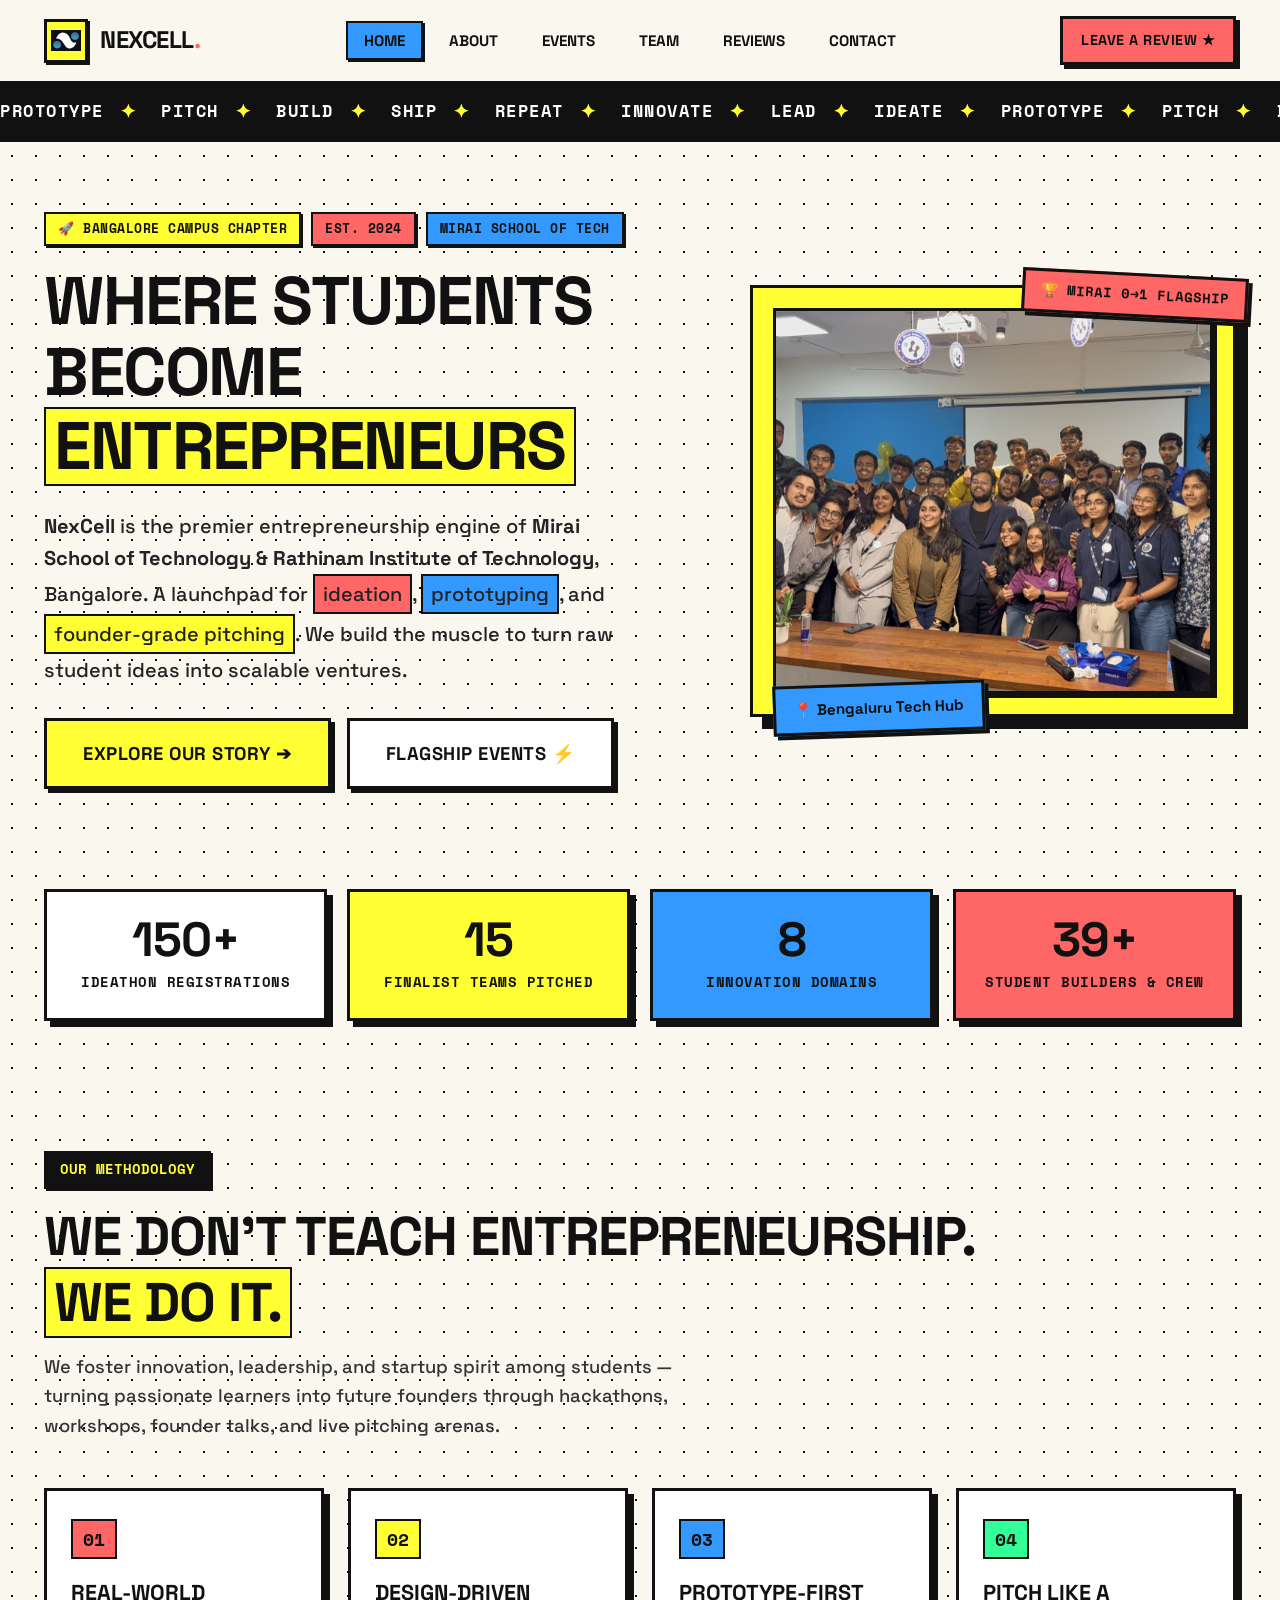
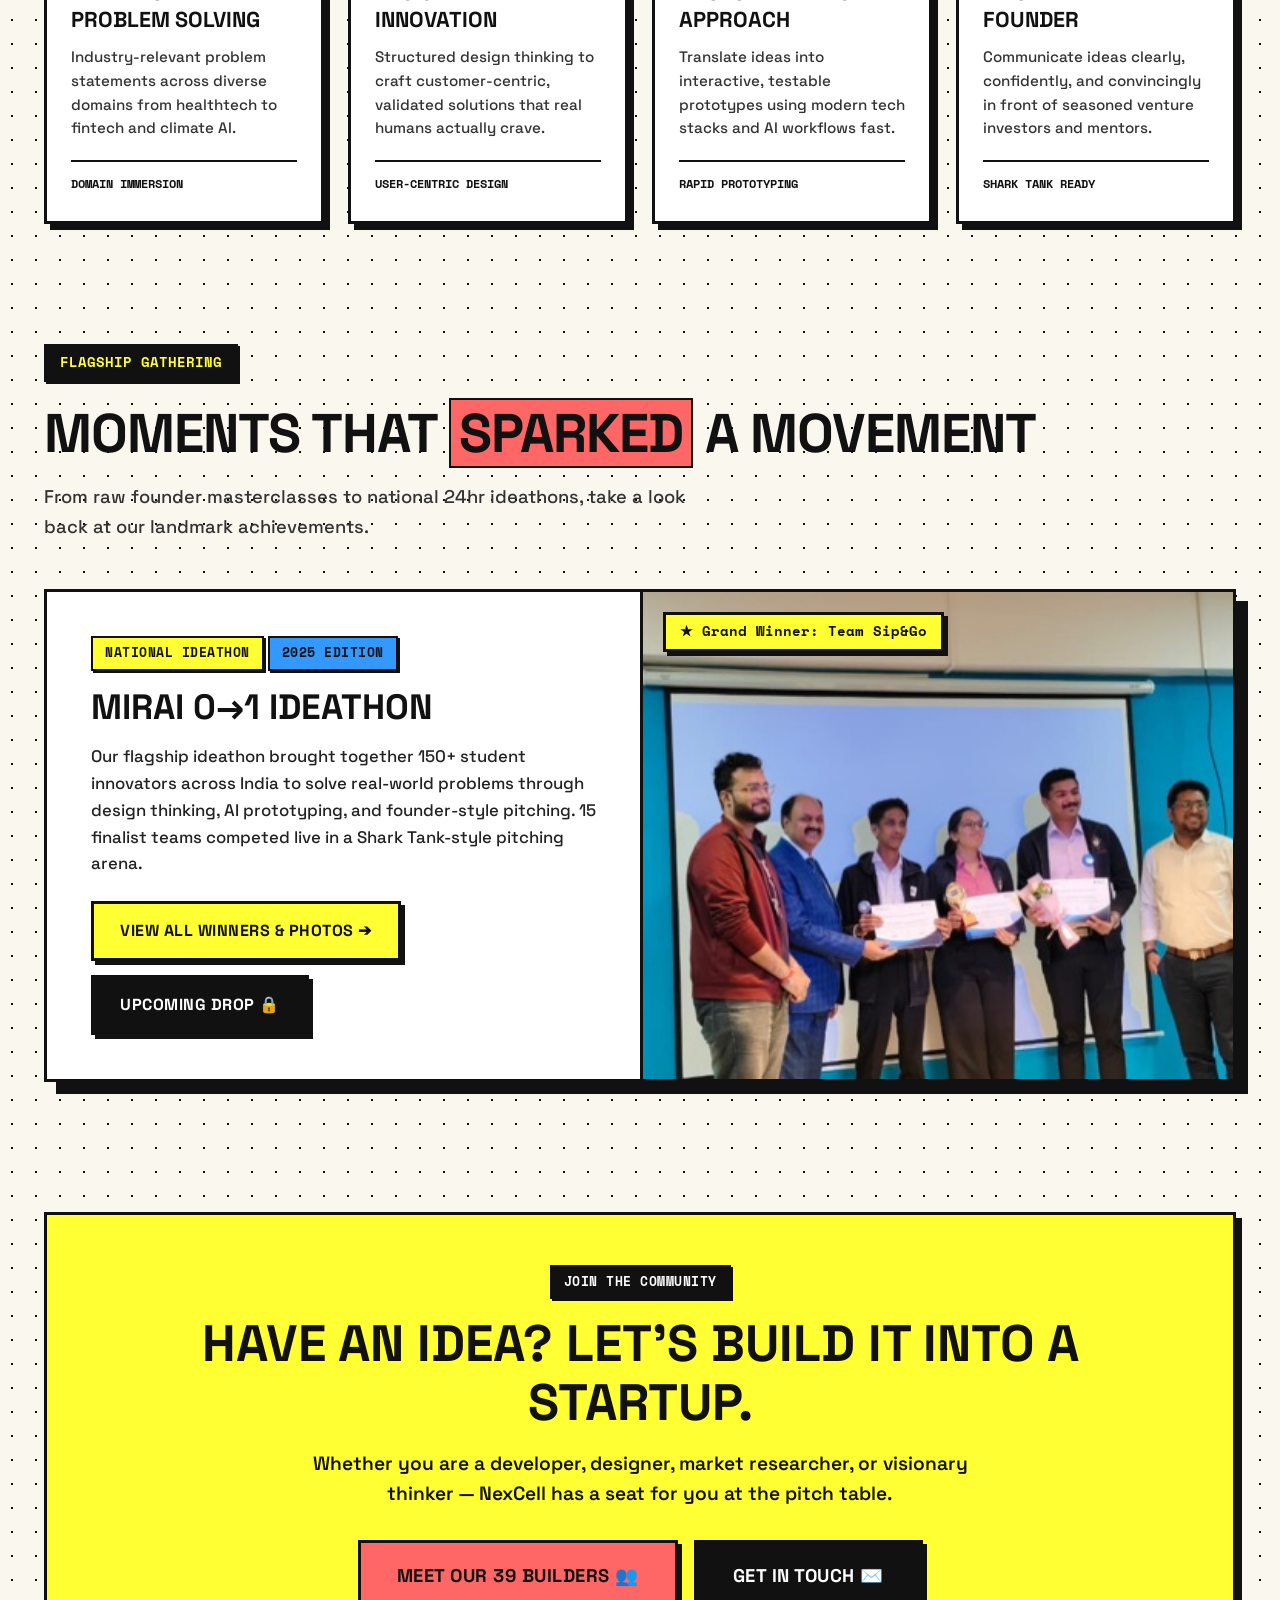
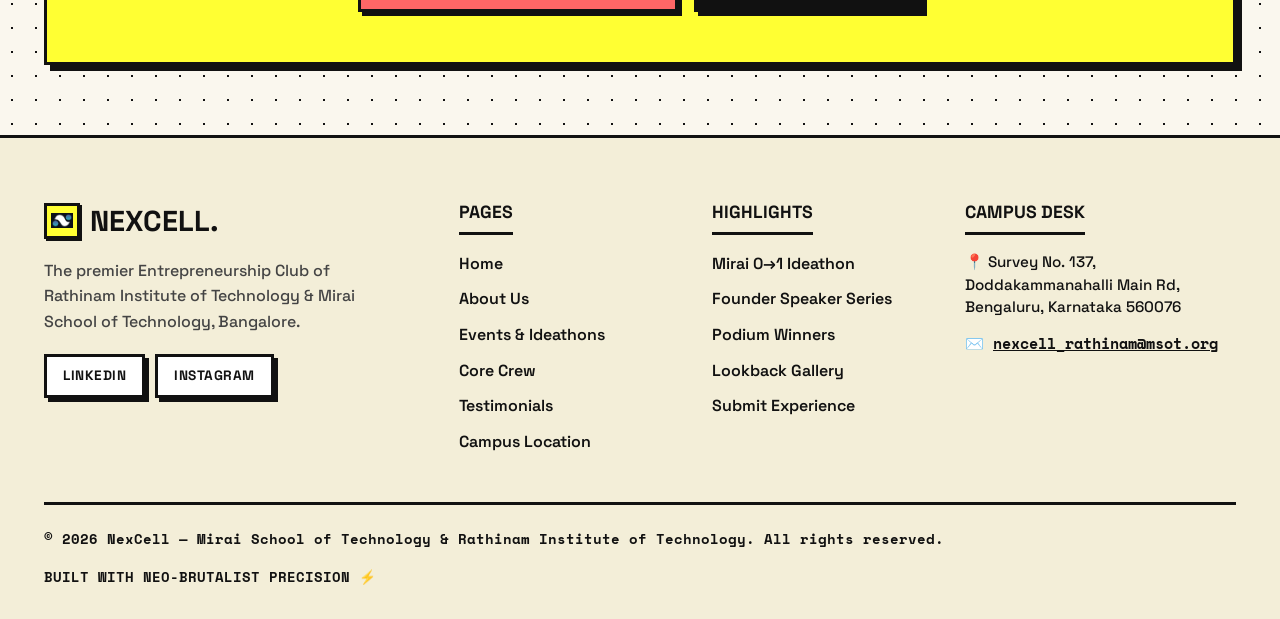
==== index.html @ 44498aa7 "feat: initial commit of NexCell neo-brutalist website" ====
<!DOCTYPE html>
<html lang="en">
<head>
  <meta charset="UTF-8">
  <meta name="viewport" content="width=device-width, initial-scale=1.0">
  <title>NexCell — Entrepreneurship Club | Rathinam Institute of Technology</title>
  <meta name="description" content="NexCell is the premier Entrepreneurship Club of Rathinam Institute of Technology, Bangalore. Fostering innovation, leadership, and startup spirit.">
  <link rel="icon" type="image/png" href="images/logo.png">
  <link rel="stylesheet" href="css/style.css">
</head>
<body>

  <!-- ==================== HEADER & NAVBAR ==================== -->
  <header class="site-header">
    <div class="container">
      <nav class="navbar" aria-label="Main Navigation">
        <a href="index.html" class="nav-brand">
          <div class="nav-logo-box">
            <img src="images/logo.png" alt="NexCell Logo" width="36" height="36">
          </div>
          <div>NEXCELL<span class="dot">.</span></div>
        </a>

        <ul class="nav-links">
          <li><a href="index.html" class="nav-link active">Home</a></li>
          <li><a href="about.html" class="nav-link">About</a></li>
          <li><a href="events.html" class="nav-link">Events</a></li>
          <li><a href="team.html" class="nav-link">Team</a></li>
          <li><a href="reviews.html" class="nav-link">Reviews</a></li>
          <li><a href="contact.html" class="nav-link">Contact</a></li>
        </ul>

        <div class="nav-actions">
          <a href="reviews.html" class="btn-brutal nav-cta-btn">Leave a Review ★</a>
          <button class="mobile-toggle" id="mobileToggle" aria-label="Toggle navigation menu" aria-expanded="false">
            <span></span>
            <span></span>
            <span></span>
          </button>
        </div>
      </nav>
    </div>

    <!-- Mobile Drawer -->
    <div class="mobile-drawer" id="mobileDrawer">
      <ul>
        <li><a href="index.html" class="nav-link active">Home</a></li>
        <li><a href="about.html" class="nav-link">About Us</a></li>
        <li><a href="events.html" class="nav-link">Events & Ideathons</a></li>
        <li><a href="team.html" class="nav-link">Builders & Team</a></li>
        <li><a href="reviews.html" class="nav-link">Student Reviews</a></li>
        <li><a href="contact.html" class="nav-link">Contact & Location</a></li>
      </ul>
    </div>
  </header>

  <!-- ==================== TICKER ==================== -->
  <div class="ticker-banner" aria-hidden="true">
    <div class="ticker-track">
      <div class="ticker-item">PROTOTYPE <span class="ticker-star">✦</span></div>
      <div class="ticker-item">PITCH <span class="ticker-star">✦</span></div>
      <div class="ticker-item">BUILD <span class="ticker-star">✦</span></div>
      <div class="ticker-item">SHIP <span class="ticker-star">✦</span></div>
      <div class="ticker-item">REPEAT <span class="ticker-star">✦</span></div>
      <div class="ticker-item">INNOVATE <span class="ticker-star">✦</span></div>
      <div class="ticker-item">LEAD <span class="ticker-star">✦</span></div>
      <div class="ticker-item">IDEATE <span class="ticker-star">✦</span></div>
      <!-- Loop -->
      <div class="ticker-item">PROTOTYPE <span class="ticker-star">✦</span></div>
      <div class="ticker-item">PITCH <span class="ticker-star">✦</span></div>
      <div class="ticker-item">BUILD <span class="ticker-star">✦</span></div>
      <div class="ticker-item">SHIP <span class="ticker-star">✦</span></div>
      <div class="ticker-item">REPEAT <span class="ticker-star">✦</span></div>
      <div class="ticker-item">INNOVATE <span class="ticker-star">✦</span></div>
      <div class="ticker-item">LEAD <span class="ticker-star">✦</span></div>
      <div class="ticker-item">IDEATE <span class="ticker-star">✦</span></div>
    </div>
  </div>

  <main>
    <!-- ==================== HERO SECTION ==================== -->
    <section class="hero-section">
      <div class="container">
        <div class="hero-grid">
          <div class="hero-text-block">
            <div class="hero-meta">
              <span class="badge-brutal badge-yellow">🚀 Bangalore Campus Chapter</span>
              <span class="badge-brutal badge-red">Est. 2024</span>
              <span class="badge-brutal badge-blue">Mirai School of Tech</span>
            </div>

            <h1 class="hero-headline">
              WHERE STUDENTS BECOME <span class="highlight-yellow">ENTREPRENEURS</span>
            </h1>

            <p class="hero-subtitle">
              <strong>NexCell</strong> is the premier entrepreneurship engine of <strong>Mirai School of Technology &amp; Rathinam Institute of Technology</strong>, Bangalore. A launchpad for <span class="highlight-red">ideation</span>, <span class="highlight-blue">prototyping</span>, and <span class="highlight-yellow">founder-grade pitching</span>. We build the muscle to turn raw student ideas into scalable ventures.
            </p>

            <div class="hero-actions">
              <a href="about.html" class="btn-brutal btn-yellow btn-lg">Explore Our Story ➔</a>
              <a href="events.html" class="btn-brutal btn-white btn-lg">Flagship Events ⚡</a>
            </div>
          </div>

          <div class="hero-visual-card">
            <span class="hero-sticker-1">🏆 MIRAI 0→1 FLAGSHIP</span>
            <div class="hero-image-frame">
              <img src="images/hero_ideathon.jpg" alt="Students collaborating during NexCell Ideathon" width="600" height="400">
            </div>
            <div class="hero-sticker-2">
              <span>📍 Bengaluru Tech Hub</span>
            </div>
          </div>
        </div>
      </div>
    </section>

    <!-- ==================== STATS STRIP ==================== -->
    <section class="stats-strip">
      <div class="container">
        <div class="stats-grid">
          <div class="stat-item">
            <div class="stat-number">150+</div>
            <div class="stat-label">Ideathon Registrations</div>
          </div>
          <div class="stat-item">
            <div class="stat-number">15</div>
            <div class="stat-label">Finalist Teams Pitched</div>
          </div>
          <div class="stat-item">
            <div class="stat-number">8</div>
            <div class="stat-label">Innovation Domains</div>
          </div>
          <div class="stat-item">
            <div class="stat-number">39+</div>
            <div class="stat-label">Student Builders &amp; Crew</div>
          </div>
        </div>
      </div>
    </section>

    <!-- ==================== 4 CORE PILLARS ==================== -->
    <section class="pillars-section">
      <div class="container">
        <div class="section-head">
          <span class="section-tag">Our Methodology</span>
          <h2 class="section-title">WE DON'T TEACH ENTREPRENEURSHIP.<br><span class="highlight-yellow">WE DO IT.</span></h2>
          <p class="section-desc">We foster innovation, leadership, and startup spirit among students — turning passionate learners into future founders through hackathons, workshops, founder talks, and live pitching arenas.</p>
        </div>

        <div class="pillars-grid">
          <!-- Pillar 1 -->
          <div class="pillar-card">
            <span class="pillar-number">01</span>
            <div>
              <h3 class="pillar-title">Real-World Problem Solving</h3>
              <p class="pillar-desc">Industry-relevant problem statements across diverse domains from healthtech to fintech and climate AI.</p>
            </div>
            <span class="pillar-badge">Domain Immersion</span>
          </div>

          <!-- Pillar 2 -->
          <div class="pillar-card">
            <span class="pillar-number">02</span>
            <div>
              <h3 class="pillar-title">Design-Driven Innovation</h3>
              <p class="pillar-desc">Structured design thinking to craft customer-centric, validated solutions that real humans actually crave.</p>
            </div>
            <span class="pillar-badge">User-Centric Design</span>
          </div>

          <!-- Pillar 3 -->
          <div class="pillar-card">
            <span class="pillar-number">03</span>
            <div>
              <h3 class="pillar-title">Prototype-First Approach</h3>
              <p class="pillar-desc">Translate ideas into interactive, testable prototypes using modern tech stacks and AI workflows fast.</p>
            </div>
            <span class="pillar-badge">Rapid Prototyping</span>
          </div>

          <!-- Pillar 4 -->
          <div class="pillar-card">
            <span class="pillar-number">04</span>
            <div>
              <h3 class="pillar-title">Pitch Like A Founder</h3>
              <p class="pillar-desc">Communicate ideas clearly, confidently, and convincingly in front of seasoned venture investors and mentors.</p>
            </div>
            <span class="pillar-badge">Shark Tank Ready</span>
          </div>
        </div>
      </div>
    </section>

    <!-- ==================== FEATURED EVENT HIGHLIGHT ==================== -->
    <section class="featured-event-section">
      <div class="container">
        <div class="section-head">
          <span class="section-tag">Flagship Gathering</span>
          <h2 class="section-title">MOMENTS THAT <span class="highlight-red">SPARKED</span> A MOVEMENT</h2>
          <p class="section-desc">From raw founder masterclasses to national 24hr ideathons, take a look back at our landmark achievements.</p>
        </div>

        <div class="featured-event-card">
          <div class="featured-event-content">
            <div style="margin-bottom: 16px;">
              <span class="badge-brutal badge-yellow">National Ideathon</span>
              <span class="badge-brutal badge-blue">2025 Edition</span>
            </div>
            <h3 style="font-size: 2.2rem; font-weight: 900; line-height: 1.15; margin-bottom: 16px; text-transform: uppercase;">
              MIRAI 0→1 IDEATHON
            </h3>
            <p style="font-size: 1.05rem; line-height: 1.6; margin-bottom: 24px; color: #222;">
              Our flagship ideathon brought together 150+ student innovators across India to solve real-world problems through design thinking, AI prototyping, and founder-style pitching. 15 finalist teams competed live in a Shark Tank-style pitching arena.
            </p>
            <div style="display: flex; gap: 14px; flex-wrap: wrap;">
              <a href="events.html" class="btn-brutal btn-yellow">View All Winners &amp; Photos ➔</a>
              <a href="events.html#upcoming" class="btn-brutal btn-black">Upcoming Drop 🔒</a>
            </div>
          </div>
          <div class="featured-event-img-wrap">
            <span class="event-banner-tag">★ Grand Winner: Team Sip&amp;Go</span>
            <img src="images/winners/sip_and_go.jpg" alt="Team Sip&Go - Grand Winners of Mirai 0 to 1" loading="lazy">
          </div>
        </div>
      </div>
    </section>

    <!-- ==================== CALL TO ACTION BANNER ==================== -->
    <section style="padding: 70px 0;">
      <div class="container">
        <div class="brutal-box" style="background: var(--color-yellow); padding: 50px 40px; text-align: center; position: relative;">
          <span class="badge-brutal badge-black" style="margin-bottom: 16px;">JOIN THE COMMUNITY</span>
          <h2 style="font-size: clamp(2rem, 4vw, 3.2rem); font-weight: 900; text-transform: uppercase; margin-bottom: 16px; line-height: 1.15;">
            HAVE AN IDEA? LET'S BUILD IT INTO A STARTUP.
          </h2>
          <p style="font-size: 1.2rem; max-width: 680px; margin: 0 auto 30px; font-weight: 600;">
            Whether you are a developer, designer, market researcher, or visionary thinker — NexCell has a seat for you at the pitch table.
          </p>
          <div style="display: flex; justify-content: center; gap: 16px; flex-wrap: wrap;">
            <a href="team.html" class="btn-brutal btn-red btn-lg">Meet Our 39 Builders 👥</a>
            <a href="contact.html" class="btn-brutal btn-black btn-lg">Get in Touch ✉️</a>
          </div>
        </div>
      </div>
    </section>
  </main>

  <!-- ==================== FOOTER ==================== -->
  <footer class="site-footer">
    <div class="container">
      <div class="footer-grid">
        <div class="footer-brand">
          <div style="display: flex; align-items: center; gap: 10px; margin-bottom: 14px;">
            <div class="nav-logo-box" style="width: 36px; height: 36px;">
              <img src="images/logo.png" alt="NexCell Logo">
            </div>
            <h3 style="margin: 0;">NEXCELL<span class="dot">.</span></h3>
          </div>
          <p>
            The premier Entrepreneurship Club of Rathinam Institute of Technology &amp; Mirai School of Technology, Bangalore.
          </p>
          <div class="footer-social-row">
            <a href="https://www.linkedin.com/company/nexcellclub/" target="_blank" rel="noopener noreferrer" class="btn-brutal btn-sm" aria-label="LinkedIn">
              LinkedIn
            </a>
            <a href="https://www.instagram.com/nexcell_mirai?igsh=MTM4enN2YnlpZTUzOA==" target="_blank" rel="noopener noreferrer" class="btn-brutal btn-sm" aria-label="Instagram">
              Instagram
            </a>
          </div>
        </div>

        <div class="footer-col">
          <h4>Pages</h4>
          <ul class="footer-links">
            <li><a href="index.html">Home</a></li>
            <li><a href="about.html">About Us</a></li>
            <li><a href="events.html">Events &amp; Ideathons</a></li>
            <li><a href="team.html">Core Crew</a></li>
            <li><a href="reviews.html">Testimonials</a></li>
            <li><a href="contact.html">Campus Location</a></li>
          </ul>
        </div>

        <div class="footer-col">
          <h4>Highlights</h4>
          <ul class="footer-links">
            <li><a href="events.html#flagship">Mirai 0→1 Ideathon</a></li>
            <li><a href="events.html#speaker">Founder Speaker Series</a></li>
            <li><a href="events.html#winners">Podium Winners</a></li>
            <li><a href="events.html#gallery">Lookback Gallery</a></li>
            <li><a href="reviews.html#submit">Submit Experience</a></li>
          </ul>
        </div>

        <div class="footer-col">
          <h4>Campus Desk</h4>
          <p style="font-size: 0.95rem; margin-bottom: 12px; line-height: 1.5;">
            📍 Survey No. 137, Doddakammanahalli Main Rd, Bengaluru, Karnataka 560076
          </p>
          <p style="font-size: 0.95rem; font-family: var(--font-mono); font-weight: 700;">
            ✉️ <a href="mailto:nexcell_rathinam@msot.org" style="text-decoration: underline;">nexcell_rathinam@msot.org</a>
          </p>
        </div>
      </div>

      <div class="footer-bottom-bar">
        <div>© 2026 NexCell — Mirai School of Technology &amp; Rathinam Institute of Technology. All rights reserved.</div>
        <div>BUILT WITH NEO-BRUTALIST PRECISION ⚡</div>
      </div>
    </div>
  </footer>

  <script src="js/main.js"></script>
</body>
</html>
---- css/style.css ----
/* ==========================================================================
   NEXCELL CLUB — NEO-BRUTALIST DESIGN SYSTEM
   Palette:
   - Cream (Main Background): #FAF7EE
   - Vibrant Coral Red: #ff6666
   - Vibrant Electric Yellow: #ffff33
   - Vibrant Electric Blue: #3399ff
   - Pure Ink Black: #111111
   - Clean White: #ffffff
   ========================================================================== */

@import url('https://fonts.googleapis.com/css2?family=Space+Grotesk:wght@400;500;600;700;800&family=Space+Mono:ital,wght@0,400;0,700;1,400&display=swap');

:root {
  --bg-cream: #FAF7EE;
  --bg-cream-alt: #F3EED8;
  --color-red: #ff6666;
  --color-yellow: #ffff33;
  --color-blue: #3399ff;
  --color-black: #111111;
  --color-white: #ffffff;
  --color-muted: #555555;
  
  --border-thick: 3px solid #111111;
  --border-mid: 2.5px solid #111111;
  --border-thin: 2px solid #111111;
  
  --shadow-xs: 2px 2px 0px #111111;
  --shadow-sm: 4px 4px 0px #111111;
  --shadow-md: 6px 6px 0px #111111;
  --shadow-lg: 9px 9px 0px #111111;
  --shadow-xl: 12px 12px 0px #111111;

  --font-display: 'Space Grotesk', -apple-system, BlinkMacSystemFont, "Segoe UI", Roboto, sans-serif;
  --font-mono: 'Space Mono', monospace;
  
  --radius-none: 0px;
  --radius-sm: 4px;
  --radius-pill: 999px;
  
  --container-max: 1240px;
  --transition-snappy: 0.15s cubic-bezier(0.4, 0, 0.2, 1);
}

/* ==========================================================================
   CSS RESET & BASE
   ========================================================================== */

*, *::before, *::after {
  box-sizing: border-box;
  margin: 0;
  padding: 0;
}

html {
  scroll-behavior: smooth;
  font-size: 16px;
  -webkit-text-size-adjust: 100%;
}

body {
  background-color: var(--bg-cream);
  background-image: 
    radial-gradient(#111111 1px, transparent 1px);
  background-size: 24px 24px;
  color: var(--color-black);
  font-family: var(--font-display);
  font-weight: 500;
  line-height: 1.6;
  min-height: 100vh;
  display: flex;
  flex-direction: column;
  overflow-x: hidden;
}

img, picture, video, canvas, svg {
  display: block;
  max-width: 100%;
}

input, button, textarea, select {
  font: inherit;
}

a {
  color: inherit;
  text-decoration: none;
}

button {
  cursor: pointer;
  border: none;
  background: none;
}

::selection {
  background: var(--color-yellow);
  color: var(--color-black);
}

/* Container */
.container {
  width: 100%;
  max-width: var(--container-max);
  margin-left: auto;
  margin-right: auto;
  padding-left: 24px;
  padding-right: 24px;
}

/* ==========================================================================
   NEO-BRUTALIST ATOMS & UTILITIES
   ========================================================================== */

.brutal-box {
  background: var(--color-white);
  border: var(--border-thick);
  box-shadow: var(--shadow-md);
  transition: transform var(--transition-snappy), box-shadow var(--transition-snappy);
}

.brutal-box:hover {
  transform: translate(-2px, -2px);
  box-shadow: var(--shadow-lg);
}

.bg-yellow { background-color: var(--color-yellow) !important; }
.bg-red    { background-color: var(--color-red) !important; }
.bg-blue   { background-color: var(--color-blue) !important; }
.bg-cream  { background-color: var(--bg-cream) !important; }
.bg-white  { background-color: var(--color-white) !important; }
.bg-black  { background-color: var(--color-black) !important; color: var(--color-white) !important; }

/* Buttons */
.btn-brutal {
  display: inline-flex;
  align-items: center;
  justify-content: center;
  gap: 10px;
  padding: 14px 26px;
  font-family: var(--font-display);
  font-weight: 700;
  font-size: 1rem;
  text-transform: uppercase;
  letter-spacing: 0.5px;
  border: var(--border-thick);
  background: var(--color-white);
  color: var(--color-black);
  box-shadow: var(--shadow-sm);
  transition: all var(--transition-snappy);
  cursor: pointer;
  text-align: center;
  user-select: none;
}

.btn-brutal:hover {
  transform: translate(-2px, -2px);
  box-shadow: var(--shadow-md);
}

.btn-brutal:active {
  transform: translate(3px, 3px);
  box-shadow: var(--shadow-xs);
}

.btn-yellow {
  background: var(--color-yellow);
  color: var(--color-black);
}
.btn-yellow:hover {
  background: #fff800;
}

.btn-red {
  background: var(--color-red);
  color: var(--color-black);
}
.btn-red:hover {
  background: #ff5252;
}

.btn-blue {
  background: var(--color-blue);
  color: var(--color-black);
}
.btn-blue:hover {
  background: #1e87f0;
}

.btn-black {
  background: var(--color-black);
  color: var(--color-white);
}
.btn-black:hover {
  background: #262626;
  color: var(--color-yellow);
}

.btn-sm {
  padding: 8px 16px;
  font-size: 0.85rem;
}

.btn-lg {
  padding: 18px 36px;
  font-size: 1.15rem;
}

/* Badges & Tags */
.badge-brutal {
  display: inline-flex;
  align-items: center;
  gap: 6px;
  padding: 5px 12px;
  font-family: var(--font-mono);
  font-weight: 700;
  font-size: 0.8rem;
  text-transform: uppercase;
  letter-spacing: 0.5px;
  border: var(--border-thin);
  box-shadow: var(--shadow-xs);
  background: var(--color-white);
  color: var(--color-black);
}

.badge-yellow { background: var(--color-yellow); }
.badge-red    { background: var(--color-red); }
.badge-blue   { background: var(--color-blue); }
.badge-black  { background: var(--color-black); color: var(--color-white); }

/* Section Header Structure */
.section-head {
  margin-bottom: 48px;
}

.section-tag {
  display: inline-block;
  font-family: var(--font-mono);
  font-size: 0.85rem;
  font-weight: 700;
  padding: 6px 14px;
  background: var(--color-black);
  color: var(--color-yellow);
  border: var(--border-thin);
  box-shadow: var(--shadow-xs);
  text-transform: uppercase;
  margin-bottom: 16px;
}

.section-title {
  font-size: clamp(2rem, 4.5vw, 3.4rem);
  font-weight: 800;
  line-height: 1.15;
  letter-spacing: -1px;
  text-transform: uppercase;
  margin-bottom: 14px;
}

.section-desc {
  font-size: 1.15rem;
  color: #333333;
  max-width: 680px;
  line-height: 1.6;
}

/* Highlight Pills */
.highlight-yellow {
  background: var(--color-yellow);
  padding: 2px 8px;
  border: var(--border-thin);
  display: inline-block;
}
.highlight-red {
  background: var(--color-red);
  padding: 2px 8px;
  border: var(--border-thin);
  display: inline-block;
}
.highlight-blue {
  background: var(--color-blue);
  padding: 2px 8px;
  border: var(--border-thin);
  display: inline-block;
}

/* ==========================================================================
   NAVIGATION BAR
   ========================================================================== */

.site-header {
  position: sticky;
  top: 0;
  z-index: 1000;
  background: var(--bg-cream);
  border-bottom: var(--border-thick);
}

.navbar {
  display: flex;
  align-items: center;
  justify-content: space-between;
  padding: 16px 0;
  position: relative;
}

.nav-brand {
  display: flex;
  align-items: center;
  gap: 12px;
  font-size: 1.5rem;
  font-weight: 800;
  letter-spacing: -0.5px;
}

.nav-logo-box {
  width: 44px;
  height: 44px;
  background: var(--color-yellow);
  border: var(--border-thick);
  box-shadow: var(--shadow-xs);
  display: flex;
  align-items: center;
  justify-content: center;
  padding: 4px;
  overflow: hidden;
}

.nav-logo-box img {
  width: 100%;
  height: 100%;
  object-fit: contain;
}

.nav-brand span.dot {
  color: var(--color-red);
}

.nav-links {
  display: flex;
  align-items: center;
  gap: 8px;
  list-style: none;
}

.nav-link {
  font-family: var(--font-display);
  font-weight: 700;
  font-size: 0.95rem;
  text-transform: uppercase;
  padding: 8px 16px;
  border: 2px solid transparent;
  transition: all var(--transition-snappy);
}

.nav-link:hover {
  background: var(--color-yellow);
  border: var(--border-thin);
  box-shadow: var(--shadow-xs);
  transform: translate(-1px, -1px);
}

.nav-link.active {
  background: var(--color-blue);
  color: var(--color-black);
  border: var(--border-thin);
  box-shadow: var(--shadow-xs);
}

.nav-actions {
  display: flex;
  align-items: center;
  gap: 12px;
}

.nav-cta-btn {
  background: var(--color-red);
  color: var(--color-black);
  font-size: 0.9rem;
  padding: 10px 18px;
}

.mobile-toggle {
  display: none;
  flex-direction: column;
  justify-content: center;
  align-items: center;
  width: 44px;
  height: 44px;
  background: var(--color-yellow);
  border: var(--border-thick);
  box-shadow: var(--shadow-xs);
  gap: 5px;
}

.mobile-toggle span {
  display: block;
  width: 22px;
  height: 3px;
  background: var(--color-black);
  transition: transform 0.2s, opacity 0.2s;
}

.mobile-toggle.is-active span:nth-child(1) {
  transform: translateY(8px) rotate(45deg);
}
.mobile-toggle.is-active span:nth-child(2) {
  opacity: 0;
}
.mobile-toggle.is-active span:nth-child(3) {
  transform: translateY(-8px) rotate(-45deg);
}

/* Mobile Nav Drawer */
.mobile-drawer {
  display: none;
  background: var(--bg-cream);
  border-top: var(--border-thick);
  padding: 24px;
}

.mobile-drawer.is-open {
  display: block;
}

.mobile-drawer ul {
  list-style: none;
  display: flex;
  flex-direction: column;
  gap: 12px;
}

.mobile-drawer .nav-link {
  display: block;
  font-size: 1.2rem;
  padding: 12px 16px;
  background: var(--color-white);
  border: var(--border-thick);
  box-shadow: var(--shadow-xs);
}

.mobile-drawer .nav-link.active {
  background: var(--color-blue);
}

/* ==========================================================================
   TICKER / MARQUEE
   ========================================================================== */

.ticker-banner {
  background: var(--color-black);
  color: var(--color-white);
  border-bottom: var(--border-thick);
  overflow: hidden;
  white-space: nowrap;
  padding: 12px 0;
  user-select: none;
}

.ticker-track {
  display: inline-flex;
  align-items: center;
  gap: 24px;
  animation: ticker-slide 28s linear infinite;
}

.ticker-item {
  font-family: var(--font-mono);
  font-weight: 700;
  font-size: 1.05rem;
  text-transform: uppercase;
  letter-spacing: 1.5px;
  display: inline-flex;
  align-items: center;
  gap: 16px;
}

.ticker-star {
  color: var(--color-yellow);
  font-size: 1.2rem;
}

@keyframes ticker-slide {
  from { transform: translateX(0); }
  to { transform: translateX(-50%); }
}

/* ==========================================================================
   HERO SECTION (HOME)
   ========================================================================== */

.hero-section {
  padding: 70px 0 60px;
  position: relative;
}

.hero-grid {
  display: grid;
  grid-template-columns: 1.15fr 0.85fr;
  gap: 48px;
  align-items: center;
}

.hero-meta {
  display: flex;
  align-items: center;
  gap: 10px;
  margin-bottom: 20px;
  flex-wrap: wrap;
}

.hero-headline {
  font-size: clamp(2.4rem, 5.5vw, 4.2rem);
  font-weight: 900;
  line-height: 1.05;
  letter-spacing: -1.5px;
  text-transform: uppercase;
  margin-bottom: 24px;
}

.hero-subtitle {
  font-size: 1.25rem;
  line-height: 1.6;
  color: #222222;
  margin-bottom: 32px;
  max-width: 580px;
}

.hero-actions {
  display: flex;
  align-items: center;
  gap: 16px;
  flex-wrap: wrap;
}

/* Hero Visual & Image Collage */
.hero-visual-card {
  position: relative;
  padding: 20px;
  background: var(--color-yellow);
  border: var(--border-thick);
  box-shadow: var(--shadow-xl);
}

.hero-image-frame {
  position: relative;
  border: var(--border-thick);
  background: var(--color-white);
  overflow: hidden;
  box-shadow: var(--shadow-sm);
}

.hero-image-frame img {
  width: 100%;
  height: 380px;
  object-fit: cover;
  transition: transform 0.3s ease;
}

.hero-visual-card:hover .hero-image-frame img {
  transform: scale(1.03);
}

.hero-sticker-1 {
  position: absolute;
  top: -15px;
  right: -15px;
  background: var(--color-red);
  color: var(--color-black);
  border: var(--border-thick);
  box-shadow: var(--shadow-sm);
  padding: 8px 16px;
  font-family: var(--font-mono);
  font-weight: 700;
  font-size: 0.85rem;
  transform: rotate(3deg);
  z-index: 2;
}

.hero-sticker-2 {
  position: absolute;
  bottom: -20px;
  left: 20px;
  background: var(--color-blue);
  color: var(--color-black);
  border: var(--border-thick);
  box-shadow: var(--shadow-sm);
  padding: 10px 18px;
  font-weight: 800;
  font-size: 0.95rem;
  display: flex;
  align-items: center;
  gap: 8px;
  transform: rotate(-2deg);
  z-index: 2;
}

/* ==========================================================================
   STATS STRIP
   ========================================================================== */

.stats-strip {
  margin: 40px 0 70px;
}

.stats-grid {
  display: grid;
  grid-template-columns: repeat(4, 1fr);
  gap: 20px;
}

.stat-item {
  background: var(--color-white);
  border: var(--border-thick);
  box-shadow: var(--shadow-md);
  padding: 24px 20px;
  text-align: center;
  position: relative;
  transition: transform var(--transition-snappy);
}

.stat-item:hover {
  transform: translateY(-4px);
}

.stat-item:nth-child(1) { background: var(--color-white); }
.stat-item:nth-child(2) { background: var(--color-yellow); }
.stat-item:nth-child(3) { background: var(--color-blue); }
.stat-item:nth-child(4) { background: var(--color-red); }

.stat-number {
  font-size: 3rem;
  font-weight: 900;
  line-height: 1;
  font-family: var(--font-display);
  letter-spacing: -1px;
  margin-bottom: 8px;
}

.stat-label {
  font-family: var(--font-mono);
  font-weight: 700;
  font-size: 0.85rem;
  text-transform: uppercase;
  letter-spacing: 0.5px;
}

/* ==========================================================================
   PILLARS & FEATURES
   ========================================================================== */

.pillars-section {
  padding: 60px 0;
}

.pillars-grid {
  display: grid;
  grid-template-columns: repeat(4, 1fr);
  gap: 24px;
}

.pillar-card {
  background: var(--color-white);
  border: var(--border-thick);
  box-shadow: var(--shadow-md);
  padding: 28px 24px;
  display: flex;
  flex-direction: column;
  justify-content: space-between;
  transition: transform var(--transition-snappy), box-shadow var(--transition-snappy);
  position: relative;
}

.pillar-card:hover {
  transform: translate(-3px, -3px);
  box-shadow: var(--shadow-lg);
}

.pillar-number {
  font-family: var(--font-mono);
  font-size: 1.1rem;
  font-weight: 700;
  display: inline-block;
  padding: 4px 10px;
  border: var(--border-thin);
  margin-bottom: 20px;
  align-self: flex-start;
}

.pillar-card:nth-child(1) .pillar-number { background: var(--color-red); }
.pillar-card:nth-child(2) .pillar-number { background: var(--color-yellow); }
.pillar-card:nth-child(3) .pillar-number { background: var(--color-blue); }
.pillar-card:nth-child(4) .pillar-number { background: #33ff99; }

.pillar-title {
  font-size: 1.35rem;
  font-weight: 800;
  line-height: 1.25;
  margin-bottom: 12px;
  text-transform: uppercase;
}

.pillar-desc {
  font-size: 0.95rem;
  color: #333333;
  line-height: 1.55;
  margin-bottom: 20px;
}

.pillar-badge {
  font-family: var(--font-mono);
  font-size: 0.75rem;
  font-weight: 700;
  text-transform: uppercase;
  color: var(--color-black);
  border-top: var(--border-thin);
  padding-top: 12px;
  margin-top: auto;
}

/* ==========================================================================
   FEATURED EVENT PREVIEW (HOME)
   ========================================================================== */

.featured-event-section {
  padding: 60px 0;
}

.featured-event-card {
  background: var(--color-white);
  border: var(--border-thick);
  box-shadow: var(--shadow-xl);
  display: grid;
  grid-template-columns: 1fr 1fr;
  overflow: hidden;
}

.featured-event-content {
  padding: 44px;
  display: flex;
  flex-direction: column;
  justify-content: center;
}

.featured-event-img-wrap {
  position: relative;
  border-left: var(--border-thick);
  background: var(--color-black);
  min-height: 380px;
}

.featured-event-img-wrap img {
  width: 100%;
  height: 100%;
  object-fit: cover;
}

.event-banner-tag {
  position: absolute;
  top: 20px;
  left: 20px;
  background: var(--color-yellow);
  border: var(--border-thick);
  box-shadow: var(--shadow-sm);
  padding: 6px 14px;
  font-family: var(--font-mono);
  font-weight: 700;
  font-size: 0.85rem;
}

/* ==========================================================================
   WINNERS PODIUM (EVENTS PAGE)
   ========================================================================== */

.winners-section {
  padding: 40px 0 60px;
}

.winners-podium {
  display: grid;
  grid-template-columns: repeat(3, 1fr);
  gap: 24px;
  align-items: stretch;
}

.winner-card {
  border: var(--border-thick);
  box-shadow: var(--shadow-lg);
  display: flex;
  flex-direction: column;
  background: var(--color-white);
  transition: transform var(--transition-snappy);
}

.winner-card:hover {
  transform: translateY(-6px);
}

.winner-card.first-place {
  order: 2;
  transform: translateY(-16px);
  border-color: #000;
}
.winner-card.first-place:hover {
  transform: translateY(-22px);
}
.winner-card.second-place {
  order: 1;
}
.winner-card.third-place {
  order: 3;
}

.winner-header {
  padding: 14px 20px;
  font-family: var(--font-mono);
  font-weight: 700;
  font-size: 0.9rem;
  text-transform: uppercase;
  border-bottom: var(--border-thick);
  display: flex;
  align-items: center;
  justify-content: space-between;
}

.winner-card.first-place .winner-header { background: var(--color-yellow); }
.winner-card.second-place .winner-header { background: #E0E0E0; }
.winner-card.third-place .winner-header { background: #E8A87C; }

.winner-img-box {
  width: 100%;
  height: 240px;
  border-bottom: var(--border-thick);
  background: #eee;
  overflow: hidden;
}

.winner-img-box img {
  width: 100%;
  height: 100%;
  object-fit: cover;
}

.winner-body {
  padding: 24px 20px;
  display: flex;
  flex-direction: column;
  flex-grow: 1;
}

.winner-team-name {
  font-size: 1.5rem;
  font-weight: 800;
  margin-bottom: 6px;
  text-transform: uppercase;
}

.winner-prize {
  font-family: var(--font-mono);
  font-size: 0.95rem;
  font-weight: 700;
  color: var(--color-black);
  margin-bottom: 12px;
}

/* ==========================================================================
   SPEAKER CARD (EVENTS PAGE)
   ========================================================================== */

.speaker-box {
  background: var(--color-white);
  border: var(--border-thick);
  box-shadow: var(--shadow-xl);
  display: grid;
  grid-template-columns: 320px 1fr;
  margin-bottom: 48px;
  overflow: hidden;
}

.speaker-poster-frame {
  border-right: var(--border-thick);
  background: var(--color-yellow);
  padding: 24px;
  display: flex;
  align-items: center;
  justify-content: center;
}

.speaker-poster-frame img {
  width: 100%;
  border: var(--border-thick);
  box-shadow: var(--shadow-sm);
}

.speaker-info-frame {
  padding: 40px;
  display: flex;
  flex-direction: column;
  justify-content: center;
}

.speaker-profile-row {
  display: flex;
  align-items: center;
  gap: 20px;
  margin: 20px 0;
  padding: 16px;
  background: var(--bg-cream);
  border: var(--border-mid);
}

.speaker-avatar {
  width: 72px;
  height: 72px;
  border: var(--border-thick);
  box-shadow: var(--shadow-xs);
  overflow: hidden;
  flex-shrink: 0;
}

.speaker-avatar img {
  width: 100%;
  height: 100%;
  object-fit: cover;
}

.speaker-badges-list {
  display: flex;
  gap: 8px;
  flex-wrap: wrap;
  margin-top: 8px;
}

/* ==========================================================================
   UPCOMING TEASER CARD
   ========================================================================== */

.mystery-card {
  background: var(--color-yellow);
  border: var(--border-thick);
  box-shadow: var(--shadow-xl);
  padding: 48px;
  position: relative;
  overflow: hidden;
  display: grid;
  grid-template-columns: 1.2fr 0.8fr;
  gap: 40px;
  align-items: center;
  margin-bottom: 60px;
}

.mystery-card::before {
  content: 'CLASSIFIED';
  position: absolute;
  right: -30px;
  bottom: -40px;
  font-size: 7rem;
  font-weight: 900;
  opacity: 0.08;
  font-family: var(--font-display);
  pointer-events: none;
}

.mystery-perks {
  display: flex;
  flex-direction: column;
  gap: 12px;
  margin: 24px 0;
}

.mystery-perk-item {
  display: flex;
  align-items: center;
  gap: 12px;
  background: var(--color-white);
  border: var(--border-mid);
  box-shadow: var(--shadow-xs);
  padding: 12px 18px;
  font-weight: 700;
}

.mystery-visual-box {
  background: var(--color-black);
  color: var(--color-white);
  border: var(--border-thick);
  box-shadow: var(--shadow-lg);
  padding: 36px 24px;
  text-align: center;
  display: flex;
  flex-direction: column;
  align-items: center;
  justify-content: center;
  gap: 16px;
}

.mystery-radar {
  width: 90px;
  height: 90px;
  background: var(--color-yellow);
  border: var(--border-thick);
  border-radius: 50%;
  display: flex;
  align-items: center;
  justify-content: center;
  animation: radar-pulse 2s infinite ease-out;
}

@keyframes radar-pulse {
  0% { box-shadow: 0 0 0 0 rgba(255, 255, 51, 0.7); }
  70% { box-shadow: 0 0 0 24px rgba(255, 255, 51, 0); }
  100% { box-shadow: 0 0 0 0 rgba(255, 255, 51, 0); }
}

/* ==========================================================================
   LOOKBACK GALLERY (EVENTS PAGE)
   ========================================================================== */

.gallery-grid {
  display: grid;
  grid-template-columns: repeat(auto-fill, minmax(260px, 1fr));
  gap: 20px;
}

.gallery-item {
  border: var(--border-thick);
  box-shadow: var(--shadow-sm);
  background: var(--color-white);
  overflow: hidden;
  height: 220px;
  position: relative;
  cursor: pointer;
  transition: transform var(--transition-snappy), box-shadow var(--transition-snappy);
}

.gallery-item:hover {
  transform: translate(-3px, -3px);
  box-shadow: var(--shadow-md);
}

.gallery-item img {
  width: 100%;
  height: 100%;
  object-fit: cover;
  transition: transform 0.3s ease;
}

.gallery-item:hover img {
  transform: scale(1.05);
}

/* ==========================================================================
   TEAM SECTION (TEAM PAGE)
   ========================================================================== */

.team-controls {
  display: flex;
  align-items: center;
  justify-content: space-between;
  gap: 16px;
  margin-bottom: 36px;
  flex-wrap: wrap;
}

.team-filters {
  display: flex;
  gap: 8px;
  flex-wrap: wrap;
}

.filter-btn {
  font-family: var(--font-display);
  font-weight: 700;
  font-size: 0.9rem;
  padding: 8px 16px;
  border: var(--border-mid);
  background: var(--color-white);
  box-shadow: var(--shadow-xs);
  transition: all var(--transition-snappy);
}

.filter-btn:hover {
  background: var(--color-yellow);
}

.filter-btn.active {
  background: var(--color-black);
  color: var(--color-white);
}

.team-search-box {
  display: flex;
  align-items: center;
  border: var(--border-thick);
  box-shadow: var(--shadow-xs);
  background: var(--color-white);
  padding: 6px 14px;
  width: 100%;
  max-width: 320px;
}

.team-search-box input {
  border: none;
  outline: none;
  background: transparent;
  width: 100%;
  font-weight: 600;
}

.team-grid {
  display: grid;
  grid-template-columns: repeat(auto-fill, minmax(260px, 1fr));
  gap: 24px;
}

.team-card {
  background: var(--color-white);
  border: var(--border-thick);
  box-shadow: var(--shadow-md);
  display: flex;
  flex-direction: column;
  position: relative;
  transition: transform var(--transition-snappy), box-shadow var(--transition-snappy);
}

.team-card:hover {
  transform: translate(-3px, -3px);
  box-shadow: var(--shadow-lg);
}

.team-card-badge {
  position: absolute;
  top: 12px;
  left: 12px;
  z-index: 2;
  font-family: var(--font-mono);
  font-size: 0.75rem;
  font-weight: 700;
  padding: 4px 10px;
  border: var(--border-thin);
  box-shadow: var(--shadow-xs);
  background: var(--color-yellow);
  color: var(--color-black);
  text-transform: uppercase;
}

.team-card.leadership .team-card-badge {
  background: var(--color-red);
  color: var(--color-black);
}

.team-photo-wrap {
  width: 100%;
  height: 290px;
  border-bottom: var(--border-thick);
  background: #f0ede1;
  overflow: hidden;
  position: relative;
}

.team-photo-wrap img {
  width: 100%;
  height: 100%;
  object-fit: cover;
  transition: transform 0.3s ease;
}

.team-card:hover .team-photo-wrap img {
  transform: scale(1.04);
}

.team-info {
  padding: 18px;
  display: flex;
  flex-direction: column;
  flex-grow: 1;
  justify-content: space-between;
}

.team-name {
  font-size: 1.25rem;
  font-weight: 800;
  text-transform: uppercase;
  margin-bottom: 4px;
}

.team-role {
  font-family: var(--font-mono);
  font-size: 0.85rem;
  color: var(--color-muted);
  font-weight: 700;
  margin-bottom: 14px;
}

.team-social-links {
  display: flex;
  align-items: center;
  gap: 8px;
  border-top: var(--border-thin);
  padding-top: 12px;
}

.social-icon-btn {
  width: 32px;
  height: 32px;
  border: var(--border-thin);
  background: var(--bg-cream);
  display: flex;
  align-items: center;
  justify-content: center;
  font-family: var(--font-mono);
  font-size: 0.85rem;
  font-weight: 700;
  box-shadow: var(--shadow-xs);
  transition: all var(--transition-snappy);
}

.social-icon-btn:hover {
  background: var(--color-blue);
  transform: translate(-1px, -1px);
}

/* ==========================================================================
   REVIEWS & TESTIMONIALS (REVIEWS PAGE)
   ========================================================================== */

.reviews-layout {
  display: grid;
  grid-template-columns: 1.15fr 0.85fr;
  gap: 36px;
  align-items: start;
}

.reviews-list {
  display: flex;
  flex-direction: column;
  gap: 24px;
}

.review-card {
  background: var(--color-white);
  border: var(--border-thick);
  box-shadow: var(--shadow-md);
  padding: 30px;
  position: relative;
  transition: transform var(--transition-snappy);
}

.review-card:hover {
  transform: translateX(4px);
}

.review-stars {
  color: #000;
  font-size: 1.2rem;
  letter-spacing: 2px;
  margin-bottom: 14px;
}

.review-quote {
  font-size: 1.1rem;
  font-weight: 600;
  line-height: 1.6;
  margin-bottom: 20px;
  color: #1a1a1a;
  position: relative;
}

.review-author-box {
  display: flex;
  align-items: center;
  justify-content: space-between;
  border-top: var(--border-thin);
  padding-top: 14px;
}

.review-author-name {
  font-weight: 800;
  font-size: 1.05rem;
  text-transform: uppercase;
}

.review-author-role {
  font-family: var(--font-mono);
  font-size: 0.85rem;
  color: var(--color-muted);
}

/* Review Interactive Form */
.review-form-card {
  background: var(--color-yellow);
  border: var(--border-thick);
  box-shadow: var(--shadow-xl);
  padding: 32px;
  position: sticky;
  top: 100px;
}

.review-form-card h3 {
  font-size: 1.5rem;
  font-weight: 900;
  text-transform: uppercase;
  margin-bottom: 8px;
}

.form-group {
  margin-bottom: 18px;
}

.form-label {
  display: block;
  font-family: var(--font-mono);
  font-weight: 700;
  font-size: 0.85rem;
  text-transform: uppercase;
  margin-bottom: 6px;
}

.form-input, .form-textarea, .form-select {
  width: 100%;
  padding: 12px 14px;
  border: var(--border-thick);
  box-shadow: var(--shadow-xs);
  background: var(--color-white);
  font-family: var(--font-display);
  font-weight: 600;
  font-size: 0.95rem;
  outline: none;
}

.form-input:focus, .form-textarea:focus {
  background: #ffffff;
  box-shadow: var(--shadow-sm);
}

.form-textarea {
  min-height: 110px;
  resize: vertical;
}

.star-rating-select {
  display: flex;
  gap: 8px;
}

.star-btn {
  font-size: 1.5rem;
  color: #111;
  background: none;
  cursor: pointer;
  transition: transform 0.15s;
}

.star-btn:hover {
  transform: scale(1.2);
}

.star-btn.selected {
  color: #000;
  text-shadow: 0 0 2px #fff;
}

/* Live Preview Card */
.preview-badge {
  display: inline-block;
  font-family: var(--font-mono);
  font-size: 0.75rem;
  font-weight: 700;
  background: var(--color-black);
  color: var(--color-yellow);
  padding: 3px 8px;
  margin-top: 16px;
}

/* ==========================================================================
   FAQ SECTION
   ========================================================================== */

.faq-section {
  padding: 60px 0;
}

.faq-list {
  display: flex;
  flex-direction: column;
  gap: 16px;
  max-width: 860px;
  margin: 0 auto;
}

.faq-item {
  border: var(--border-thick);
  box-shadow: var(--shadow-md);
  background: var(--color-white);
  overflow: hidden;
  transition: box-shadow var(--transition-snappy);
}

.faq-item:hover {
  box-shadow: var(--shadow-lg);
}

.faq-question {
  padding: 20px 24px;
  display: flex;
  align-items: center;
  justify-content: space-between;
  width: 100%;
  font-size: 1.15rem;
  font-weight: 800;
  text-transform: uppercase;
  background: var(--color-white);
  border: none;
  cursor: pointer;
  text-align: left;
}

.faq-item.is-open .faq-question {
  background: var(--color-yellow);
  border-bottom: var(--border-mid);
}

.faq-icon {
  font-size: 1.5rem;
  font-weight: 900;
  transition: transform 0.2s ease;
}

.faq-item.is-open .faq-icon {
  transform: rotate(45deg);
}

.faq-answer {
  padding: 24px;
  display: none;
  font-size: 1.05rem;
  line-height: 1.6;
  background: var(--bg-cream);
}

.faq-item.is-open .faq-answer {
  display: block;
}

/* ==========================================================================
   CONTACT & LOCATION (CONTACT PAGE)
   ========================================================================== */

.contact-layout {
  display: grid;
  grid-template-columns: 1fr 1fr;
  gap: 40px;
  margin-bottom: 60px;
}

.contact-info-card {
  background: var(--color-white);
  border: var(--border-thick);
  box-shadow: var(--shadow-xl);
  padding: 40px;
}

.contact-channel {
  display: flex;
  align-items: flex-start;
  gap: 16px;
  margin-bottom: 24px;
}

.channel-icon-box {
  width: 48px;
  height: 48px;
  border: var(--border-thick);
  box-shadow: var(--shadow-xs);
  display: flex;
  align-items: center;
  justify-content: center;
  font-size: 1.25rem;
  flex-shrink: 0;
}

.contact-form-card {
  background: var(--color-blue);
  border: var(--border-thick);
  box-shadow: var(--shadow-xl);
  padding: 40px;
}

.map-container {
  border: var(--border-thick);
  box-shadow: var(--shadow-xl);
  background: var(--color-white);
  overflow: hidden;
  position: relative;
}

.map-header-bar {
  background: var(--color-black);
  color: var(--color-white);
  padding: 12px 20px;
  display: flex;
  align-items: center;
  justify-content: space-between;
  font-family: var(--font-mono);
  font-size: 0.85rem;
  font-weight: 700;
}

.map-frame {
  width: 100%;
  height: 450px;
  border: none;
}

/* ==========================================================================
   FOOTER
   ========================================================================== */

.site-footer {
  margin-top: auto;
  background: var(--bg-cream-alt);
  border-top: var(--border-thick);
  padding: 60px 0 30px;
}

.footer-grid {
  display: grid;
  grid-template-columns: 1.4fr 0.8fr 0.8fr 1fr;
  gap: 36px;
  margin-bottom: 48px;
}

.footer-brand h3 {
  font-size: 1.8rem;
  font-weight: 900;
  text-transform: uppercase;
  margin-bottom: 12px;
}

.footer-brand p {
  color: #444;
  margin-bottom: 20px;
  max-width: 320px;
}

.footer-col h4 {
  font-size: 1.1rem;
  font-weight: 800;
  text-transform: uppercase;
  margin-bottom: 16px;
  border-bottom: var(--border-thick);
  padding-bottom: 6px;
  display: inline-block;
}

.footer-links {
  list-style: none;
  display: flex;
  flex-direction: column;
  gap: 10px;
}

.footer-links a {
  font-weight: 600;
  transition: all var(--transition-snappy);
  display: inline-block;
}

.footer-links a:hover {
  transform: translateX(4px);
  color: var(--color-red);
}

.footer-social-row {
  display: flex;
  gap: 10px;
  margin-top: 14px;
}

.footer-bottom-bar {
  border-top: var(--border-thick);
  padding-top: 24px;
  display: flex;
  align-items: center;
  justify-content: space-between;
  flex-wrap: wrap;
  gap: 16px;
  font-family: var(--font-mono);
  font-size: 0.85rem;
  font-weight: 700;
}

/* ==========================================================================
   LIGHTBOX MODAL
   ========================================================================== */

.lightbox-modal {
  display: none;
  position: fixed;
  inset: 0;
  background: rgba(0, 0, 0, 0.85);
  z-index: 9999;
  align-items: center;
  justify-content: center;
  padding: 24px;
}

.lightbox-modal.is-open {
  display: flex;
}

.lightbox-inner {
  position: relative;
  background: var(--bg-cream);
  border: var(--border-thick);
  box-shadow: var(--shadow-xl);
  max-width: 900px;
  max-height: 85vh;
  overflow: hidden;
  padding: 16px;
}

.lightbox-img {
  max-width: 100%;
  max-height: 70vh;
  object-fit: contain;
  border: var(--border-thick);
}

.lightbox-close {
  position: absolute;
  top: 8px;
  right: 8px;
  width: 36px;
  height: 36px;
  background: var(--color-red);
  color: var(--color-black);
  border: var(--border-thick);
  font-weight: 900;
  font-size: 1.2rem;
  display: flex;
  align-items: center;
  justify-content: center;
  cursor: pointer;
}

/* ==========================================================================
   RESPONSIVE MEDIA QUERIES
   ========================================================================== */

@media (max-width: 1024px) {
  .hero-grid {
    grid-template-columns: 1fr;
    gap: 40px;
  }
  
  .stats-grid {
    grid-template-columns: repeat(2, 1fr);
  }
  
  .pillars-grid {
    grid-template-columns: repeat(2, 1fr);
  }
  
  .featured-event-card {
    grid-template-columns: 1fr;
  }
  
  .featured-event-img-wrap {
    border-left: none;
    border-top: var(--border-thick);
    height: 300px;
  }

  .speaker-box {
    grid-template-columns: 1fr;
  }

  .speaker-poster-frame {
    border-right: none;
    border-bottom: var(--border-thick);
  }

  .mystery-card {
    grid-template-columns: 1fr;
  }

  .winners-podium {
    grid-template-columns: 1fr;
  }

  .winner-card.first-place {
    order: 1;
    transform: none;
  }
  .winner-card.first-place:hover {
    transform: translateY(-4px);
  }
  .winner-card.second-place { order: 2; }
  .winner-card.third-place { order: 3; }

  .reviews-layout,
  .contact-layout {
    grid-template-columns: 1fr;
  }
  
  .footer-grid {
    grid-template-columns: 1fr 1fr;
  }
}

@media (max-width: 768px) {
  .nav-links,
  .nav-cta-btn {
    display: none;
  }
  
  .mobile-toggle {
    display: flex;
  }
  
  .stats-grid {
    grid-template-columns: 1fr;
  }
  
  .pillars-grid {
    grid-template-columns: 1fr;
  }
  
  .team-controls {
    flex-direction: column;
    align-items: stretch;
  }
  
  .team-search-box {
    max-width: 100%;
  }
  
  .footer-grid {
    grid-template-columns: 1fr;
  }
}
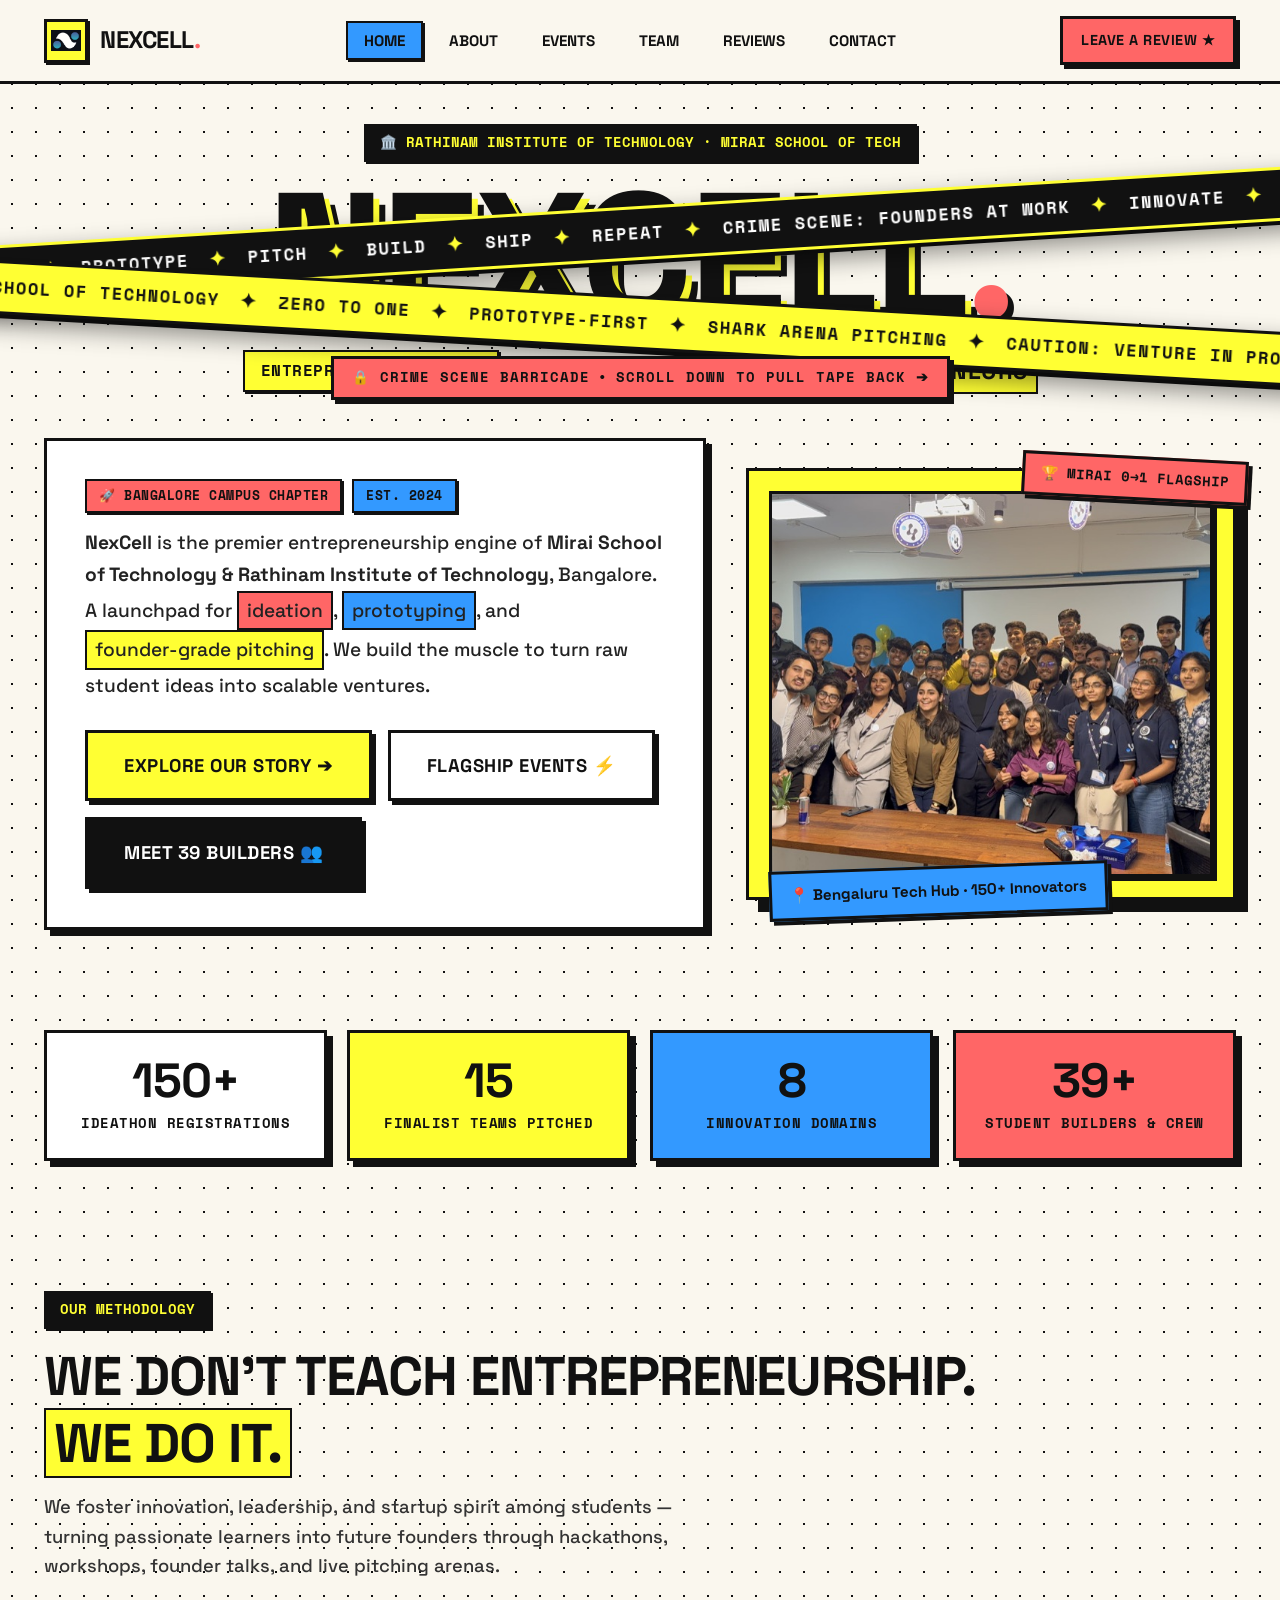
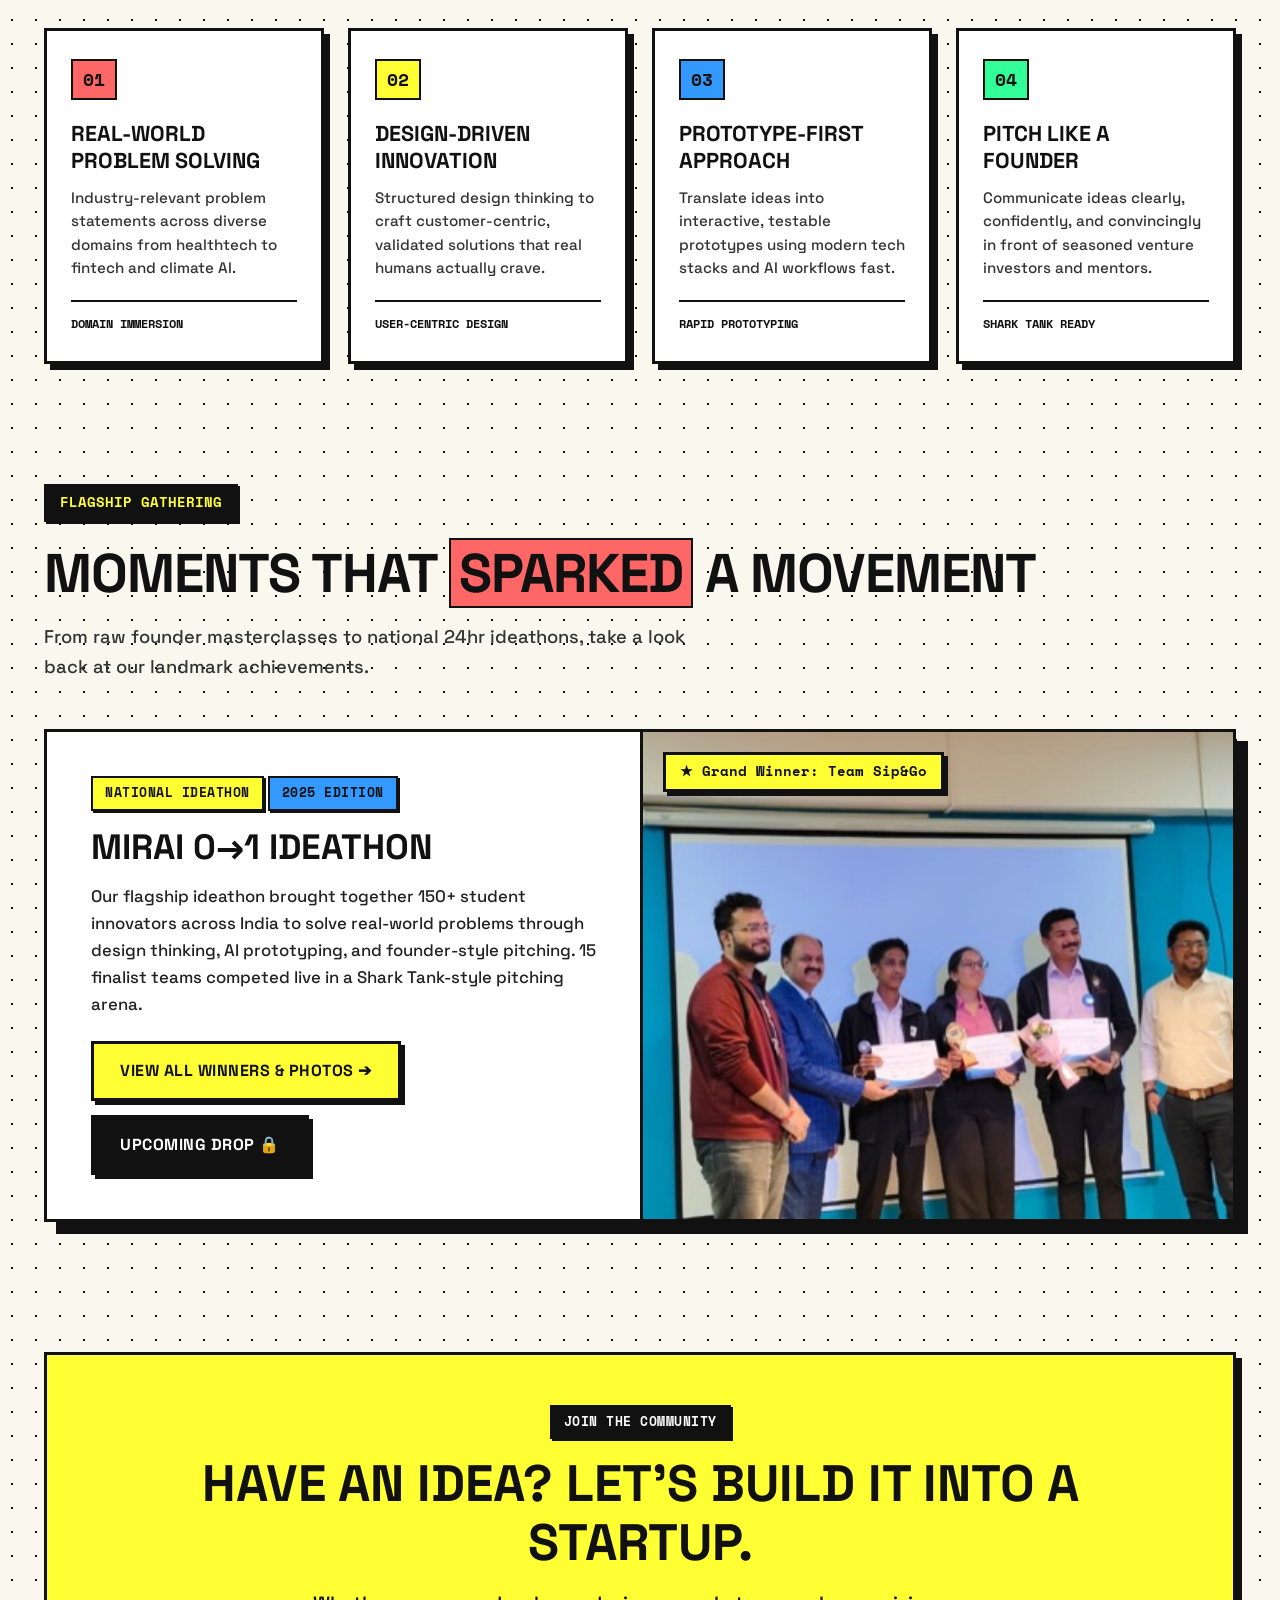
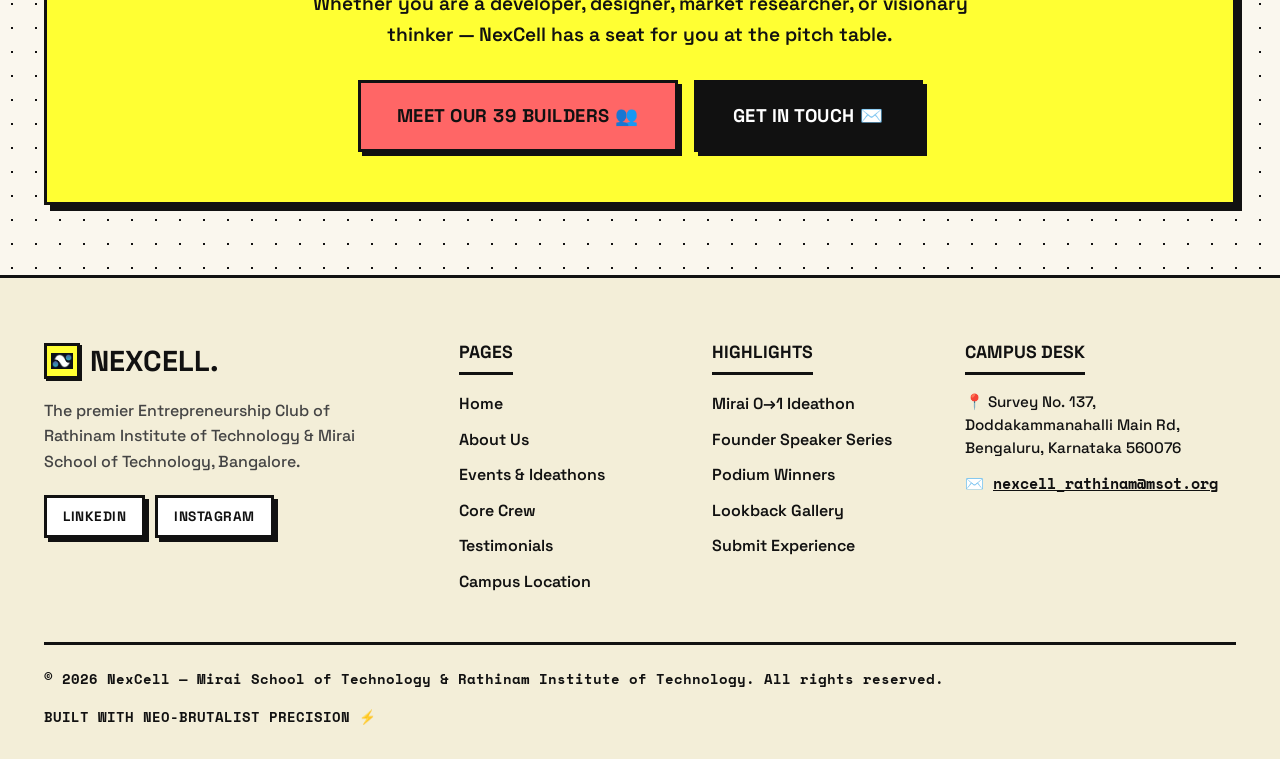
==== commit 42b6cd10: "feat: add monumental hero with club name and scrollable crime scene tape" ====
--- a/index.html
+++ b/index.html
@@ -54,52 +54,95 @@
     </div>
   </header>
 
-  <!-- ==================== TICKER ==================== -->
-  <div class="ticker-banner" aria-hidden="true">
-    <div class="ticker-track">
-      <div class="ticker-item">PROTOTYPE <span class="ticker-star">✦</span></div>
-      <div class="ticker-item">PITCH <span class="ticker-star">✦</span></div>
-      <div class="ticker-item">BUILD <span class="ticker-star">✦</span></div>
-      <div class="ticker-item">SHIP <span class="ticker-star">✦</span></div>
-      <div class="ticker-item">REPEAT <span class="ticker-star">✦</span></div>
-      <div class="ticker-item">INNOVATE <span class="ticker-star">✦</span></div>
-      <div class="ticker-item">LEAD <span class="ticker-star">✦</span></div>
-      <div class="ticker-item">IDEATE <span class="ticker-star">✦</span></div>
-      <!-- Loop -->
-      <div class="ticker-item">PROTOTYPE <span class="ticker-star">✦</span></div>
-      <div class="ticker-item">PITCH <span class="ticker-star">✦</span></div>
-      <div class="ticker-item">BUILD <span class="ticker-star">✦</span></div>
-      <div class="ticker-item">SHIP <span class="ticker-star">✦</span></div>
-      <div class="ticker-item">REPEAT <span class="ticker-star">✦</span></div>
-      <div class="ticker-item">INNOVATE <span class="ticker-star">✦</span></div>
-      <div class="ticker-item">LEAD <span class="ticker-star">✦</span></div>
-      <div class="ticker-item">IDEATE <span class="ticker-star">✦</span></div>
-    </div>
-  </div>
-
   <main>
-    <!-- ==================== HERO SECTION ==================== -->
-    <section class="hero-section">
-      <div class="container">
-        <div class="hero-grid">
-          <div class="hero-text-block">
-            <div class="hero-meta">
-              <span class="badge-brutal badge-yellow">🚀 Bangalore Campus Chapter</span>
-              <span class="badge-brutal badge-red">Est. 2024</span>
-              <span class="badge-brutal badge-blue">Mirai School of Tech</span>
-            </div>
-
-            <h1 class="hero-headline">
-              WHERE STUDENTS BECOME <span class="highlight-yellow">ENTREPRENEURS</span>
-            </h1>
-
-            <p class="hero-subtitle">
+    <!-- ==================== HERO SECTION (MONUMENTAL WITH CRIME SCENE TAPE) ==================== -->
+    <section class="hero-section monumental-hero" id="hero">
+      <!-- Crime Scene Tapes Barricading the Club Hero Title -->
+      <div class="crime-tape-container" id="crimeTapeContainer" aria-hidden="true">
+        <div class="crime-tape tape-1" id="crimeTape1">
+          <div class="tape-text-content">
+            <span>⚡ DO NOT CROSS: CAMPUS DISRUPTION</span>
+            <span class="tape-star">✦</span>
+            <span>PROTOTYPE</span>
+            <span class="tape-star">✦</span>
+            <span>PITCH</span>
+            <span class="tape-star">✦</span>
+            <span>BUILD</span>
+            <span class="tape-star">✦</span>
+            <span>SHIP</span>
+            <span class="tape-star">✦</span>
+            <span>REPEAT</span>
+            <span class="tape-star">✦</span>
+            <span>CRIME SCENE: FOUNDERS AT WORK</span>
+            <span class="tape-star">✦</span>
+            <span>INNOVATE</span>
+            <span class="tape-star">✦</span>
+            <span>LEAD</span>
+            <span class="tape-star">✦</span>
+            <span>IDEATE</span>
+            <span class="tape-star">✦</span>
+            <span>DO NOT CROSS</span>
+          </div>
+        </div>
+
+        <div class="crime-tape tape-2" id="crimeTape2">
+          <div class="tape-text-content">
+            <span>⚠ CAUTION: HIGH STARTUP VELOCITY</span>
+            <span class="tape-star">✦</span>
+            <span>MIRAI SCHOOL OF TECHNOLOGY</span>
+            <span class="tape-star">✦</span>
+            <span>ZERO TO ONE</span>
+            <span class="tape-star">✦</span>
+            <span>PROTOTYPE-FIRST</span>
+            <span class="tape-star">✦</span>
+            <span>SHARK ARENA PITCHING</span>
+            <span class="tape-star">✦</span>
+            <span>CAUTION: VENTURE IN PROGRESS</span>
+            <span class="tape-star">✦</span>
+            <span>RATHINAM BENGALURU</span>
+            <span class="tape-star">✦</span>
+            <span>NEXCELL CLUB</span>
+          </div>
+        </div>
+
+        <div class="crime-tape-notice" id="crimeTapeNotice">
+          <span>🔒 CRIME SCENE BARRICADE</span>
+          <span>•</span>
+          <span>SCROLL DOWN TO PULL TAPE BACK ➔</span>
+        </div>
+      </div>
+
+      <div class="container" style="position: relative; z-index: 10;">
+        <!-- MAIN ATTRACTION: MONUMENTAL CLUB NAME -->
+        <div class="hero-monumental-header">
+          <div class="hero-college-badge">
+            <span>🏛️ RATHINAM INSTITUTE OF TECHNOLOGY · MIRAI SCHOOL OF TECH</span>
+          </div>
+          <h1 class="hero-giant-club-name">
+            NEXCELL<span class="dot">.</span>
+          </h1>
+          <div class="hero-tagline-bar">
+            <span class="badge-brutal badge-yellow" style="font-size: 1rem; padding: 6px 16px;">ENTREPRENEURSHIP CLUB</span>
+            <span class="hero-tagline-pill">WHERE STUDENTS BECOME <span class="highlight-yellow">ENTREPRENEURS</span></span>
+          </div>
+        </div>
+
+        <!-- LOWER HERO GRID -->
+        <div class="hero-lower-grid">
+          <div class="hero-info-card brutal-box">
+            <div class="hero-meta" style="margin-bottom: 14px;">
+              <span class="badge-brutal badge-red">🚀 Bangalore Campus Chapter</span>
+              <span class="badge-brutal badge-blue">Est. 2024</span>
+            </div>
+
+            <p>
               <strong>NexCell</strong> is the premier entrepreneurship engine of <strong>Mirai School of Technology &amp; Rathinam Institute of Technology</strong>, Bangalore. A launchpad for <span class="highlight-red">ideation</span>, <span class="highlight-blue">prototyping</span>, and <span class="highlight-yellow">founder-grade pitching</span>. We build the muscle to turn raw student ideas into scalable ventures.
             </p>
 
             <div class="hero-actions">
               <a href="about.html" class="btn-brutal btn-yellow btn-lg">Explore Our Story ➔</a>
               <a href="events.html" class="btn-brutal btn-white btn-lg">Flagship Events ⚡</a>
+              <a href="team.html" class="btn-brutal btn-black btn-lg">Meet 39 Builders 👥</a>
             </div>
           </div>
 
@@ -109,7 +152,7 @@
               <img src="images/hero_ideathon.jpg" alt="Students collaborating during NexCell Ideathon" width="600" height="400">
             </div>
             <div class="hero-sticker-2">
-              <span>📍 Bengaluru Tech Hub</span>
+              <span>📍 Bengaluru Tech Hub · 150+ Innovators</span>
             </div>
           </div>
         </div>
@@ -315,3 +358,4 @@
   <script src="js/main.js"></script>
 </body>
 </html>
+
--- a/css/style.css
+++ b/css/style.css
@@ -485,12 +485,200 @@
 }
 
 /* ==========================================================================
-   HERO SECTION (HOME)
+   HERO SECTION (HOME) & CRIME SCENE TAPE
    ========================================================================== */
 
 .hero-section {
-  padding: 70px 0 60px;
+  padding: 60px 0 60px;
   position: relative;
+}
+
+.hero-section.monumental-hero {
+  padding: 40px 0 60px;
+  position: relative;
+  overflow: hidden;
+}
+
+/* Crime Scene Tape Container */
+.crime-tape-container {
+  position: absolute;
+  top: 0;
+  left: 0;
+  right: 0;
+  bottom: 0;
+  pointer-events: none;
+  z-index: 60;
+  display: flex;
+  flex-direction: column;
+  align-items: center;
+  justify-content: flex-start;
+  padding-top: 140px;
+  overflow: hidden;
+}
+
+.crime-tape {
+  position: relative;
+  width: 140vw;
+  max-width: 2600px;
+  height: 54px;
+  display: flex;
+  align-items: center;
+  justify-content: center;
+  border-top: var(--border-thick);
+  border-bottom: var(--border-thick);
+  box-shadow: 0 10px 24px rgba(0, 0, 0, 0.45), 4px 4px 0px #111111;
+  user-select: none;
+  will-change: transform;
+  transition: transform 0.04s ease-out;
+  transform-origin: center center;
+}
+
+.crime-tape.tape-1 {
+  background: #111111;
+  color: #ffffff;
+  border-top: 3.5px solid var(--color-yellow);
+  border-bottom: 3.5px solid var(--color-yellow);
+  transform: translate3d(0, -18px, 0) rotate(-3.5deg);
+  z-index: 2;
+}
+
+.crime-tape.tape-2 {
+  background: var(--color-yellow);
+  color: #111111;
+  border-top: 3.5px solid #111111;
+  border-bottom: 3.5px solid #111111;
+  transform: translate3d(0, 18px, 0) rotate(3.2deg);
+  z-index: 3;
+}
+
+.tape-text-content {
+  display: flex;
+  align-items: center;
+  gap: 20px;
+  white-space: nowrap;
+  font-family: var(--font-mono);
+  font-weight: 800;
+  font-size: 1.05rem;
+  letter-spacing: 2px;
+  text-transform: uppercase;
+}
+
+.tape-star {
+  font-size: 1.25rem;
+}
+
+.crime-tape.tape-1 .tape-star {
+  color: var(--color-yellow);
+}
+
+.crime-tape.tape-2 .tape-star {
+  color: #111111;
+}
+
+/* Tape Scroll Indicator Pill */
+.crime-tape-notice {
+  margin-top: 24px;
+  background: var(--color-red);
+  color: var(--color-black);
+  border: var(--border-thick);
+  box-shadow: var(--shadow-sm);
+  padding: 8px 18px;
+  font-family: var(--font-mono);
+  font-size: 0.85rem;
+  font-weight: 800;
+  text-transform: uppercase;
+  letter-spacing: 1px;
+  display: inline-flex;
+  align-items: center;
+  gap: 8px;
+  animation: notice-bounce 1.8s infinite ease-in-out;
+  transition: opacity 0.2s ease, transform 0.2s ease;
+  z-index: 4;
+}
+
+@keyframes notice-bounce {
+  0%, 100% { transform: translateY(0); }
+  50% { transform: translateY(-5px); }
+}
+
+/* Monumental Hero Typography */
+.hero-monumental-header {
+  text-align: center;
+  margin-bottom: 44px;
+  position: relative;
+  z-index: 10;
+}
+
+.hero-college-badge {
+  display: inline-flex;
+  align-items: center;
+  gap: 8px;
+  font-family: var(--font-mono);
+  font-weight: 700;
+  font-size: 0.85rem;
+  padding: 6px 14px;
+  background: var(--color-black);
+  color: var(--color-yellow);
+  border: var(--border-thin);
+  box-shadow: var(--shadow-xs);
+  text-transform: uppercase;
+  margin-bottom: 16px;
+}
+
+.hero-giant-club-name {
+  font-size: clamp(4.5rem, 16vw, 11rem);
+  font-weight: 900;
+  line-height: 0.88;
+  letter-spacing: -4px;
+  text-transform: uppercase;
+  color: var(--color-black);
+  text-shadow: 6px 6px 0px var(--color-yellow), 12px 12px 0px var(--color-black);
+  margin: 0 0 16px;
+  user-select: none;
+}
+
+.hero-giant-club-name .dot {
+  color: var(--color-red);
+  text-shadow: 6px 6px 0px var(--color-black);
+}
+
+.hero-tagline-bar {
+  display: flex;
+  align-items: center;
+  justify-content: center;
+  gap: 12px;
+  flex-wrap: wrap;
+  margin-top: 14px;
+}
+
+.hero-tagline-pill {
+  font-family: var(--font-display);
+  font-weight: 800;
+  font-size: clamp(1rem, 2.2vw, 1.45rem);
+  text-transform: uppercase;
+  letter-spacing: 0.5px;
+}
+
+/* Lower Hero Grid */
+.hero-lower-grid {
+  display: grid;
+  grid-template-columns: 1.15fr 0.85fr;
+  gap: 40px;
+  align-items: center;
+  position: relative;
+  z-index: 10;
+}
+
+.hero-info-card {
+  padding: 38px;
+  background: var(--color-white);
+}
+
+.hero-info-card p {
+  font-size: 1.2rem;
+  line-height: 1.65;
+  color: #222222;
+  margin-bottom: 28px;
 }
 
 .hero-grid {
@@ -1647,7 +1835,8 @@
    ========================================================================== */
 
 @media (max-width: 1024px) {
-  .hero-grid {
+  .hero-grid,
+  .hero-lower-grid {
     grid-template-columns: 1fr;
     gap: 40px;
   }
@@ -1716,6 +1905,30 @@
   .mobile-toggle {
     display: flex;
   }
+
+  .hero-giant-club-name {
+    font-size: clamp(3.2rem, 17vw, 5.5rem);
+    letter-spacing: -2px;
+    text-shadow: 4px 4px 0px var(--color-yellow), 8px 8px 0px var(--color-black);
+  }
+
+  .crime-tape-container {
+    padding-top: 110px;
+  }
+
+  .crime-tape {
+    height: 44px;
+    width: 170vw;
+  }
+
+  .tape-text-content {
+    font-size: 0.85rem;
+    gap: 12px;
+  }
+
+  .hero-info-card {
+    padding: 24px 20px;
+  }
   
   .stats-grid {
     grid-template-columns: 1fr;
@@ -1738,3 +1951,4 @@
     grid-template-columns: 1fr;
   }
 }
+
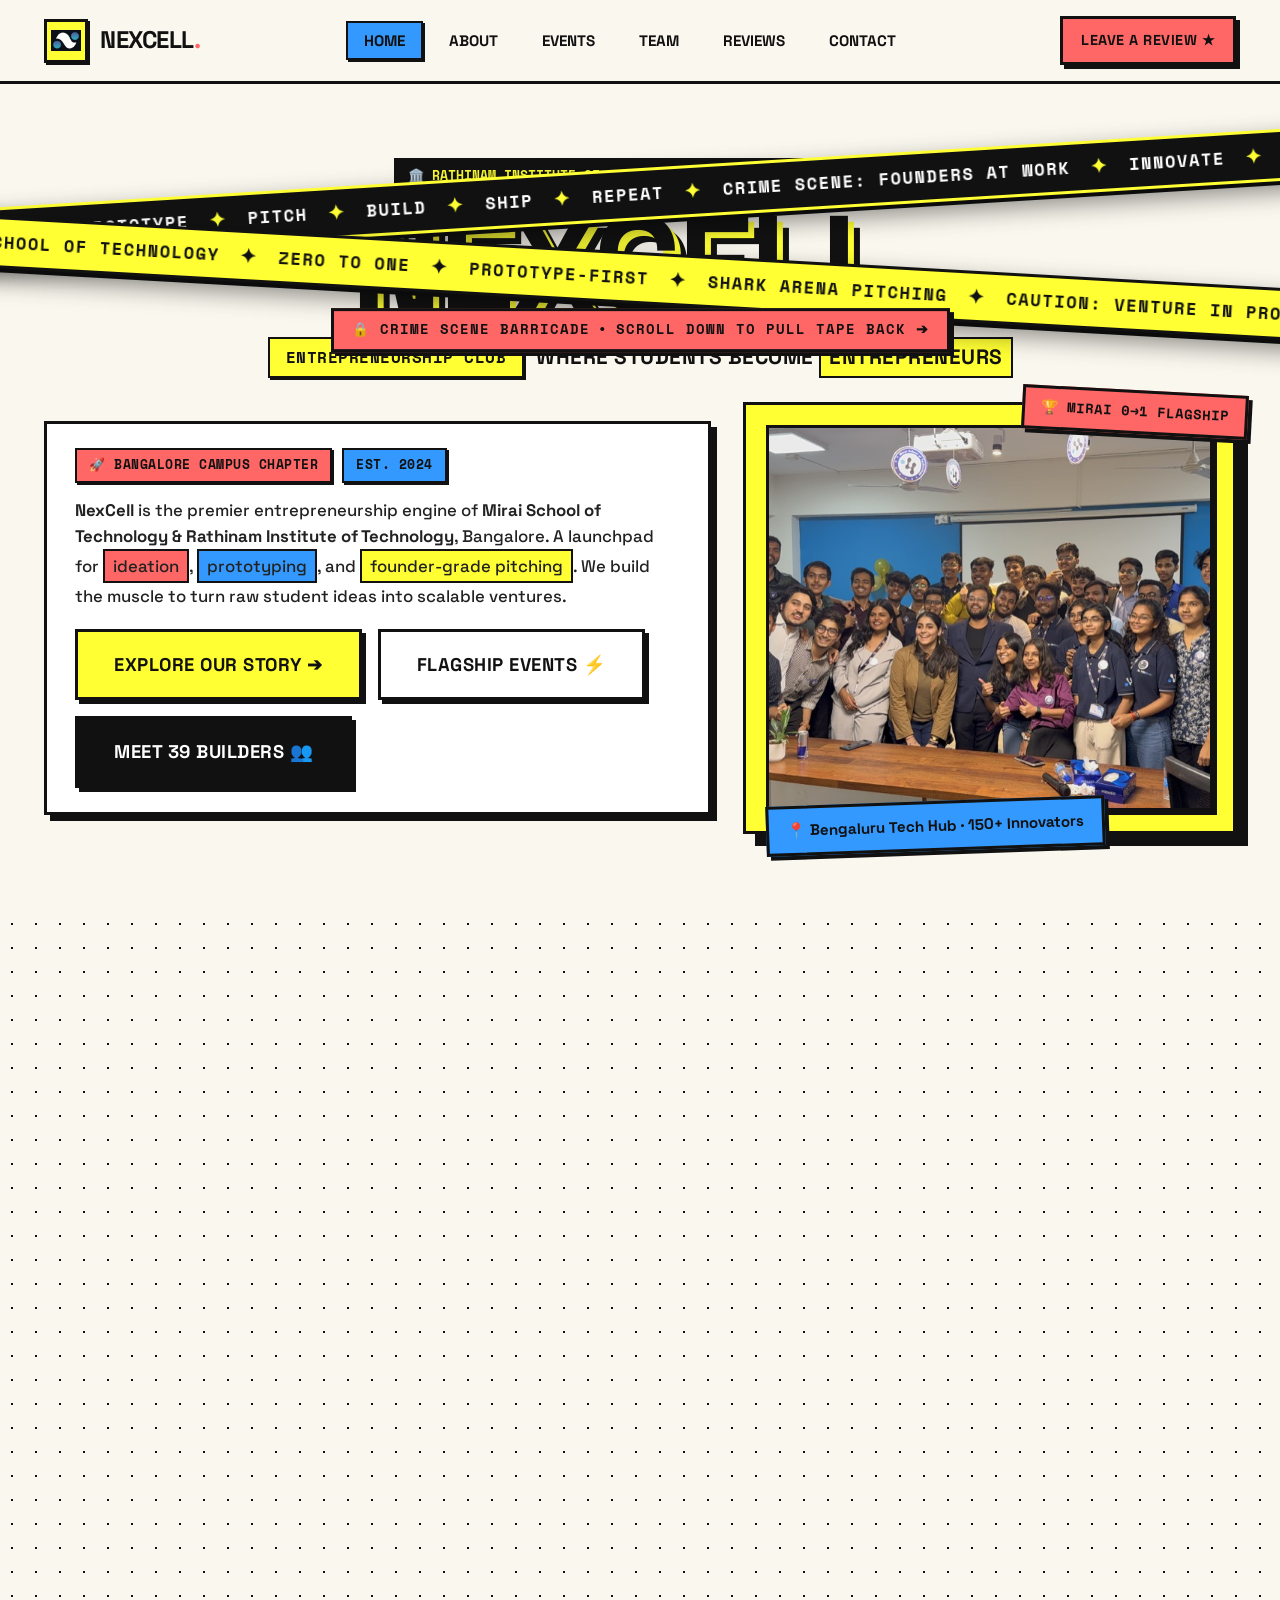
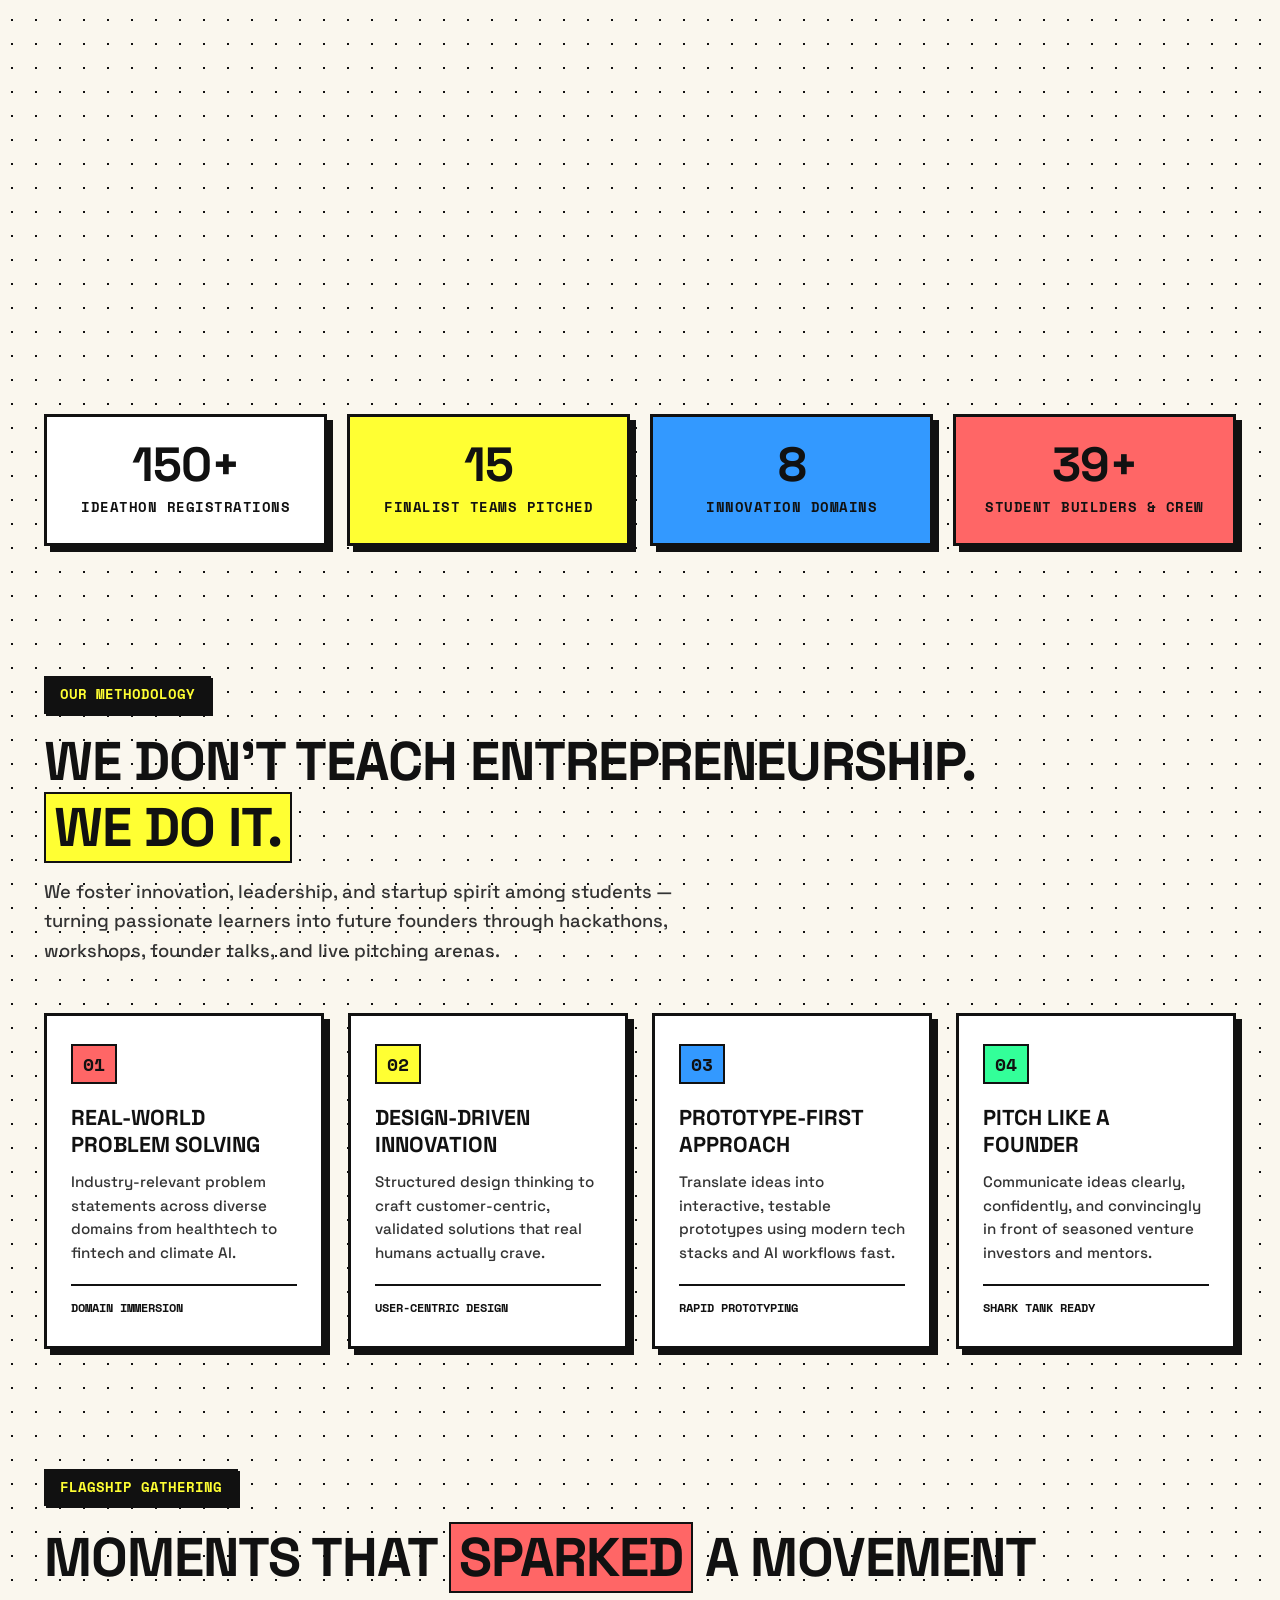
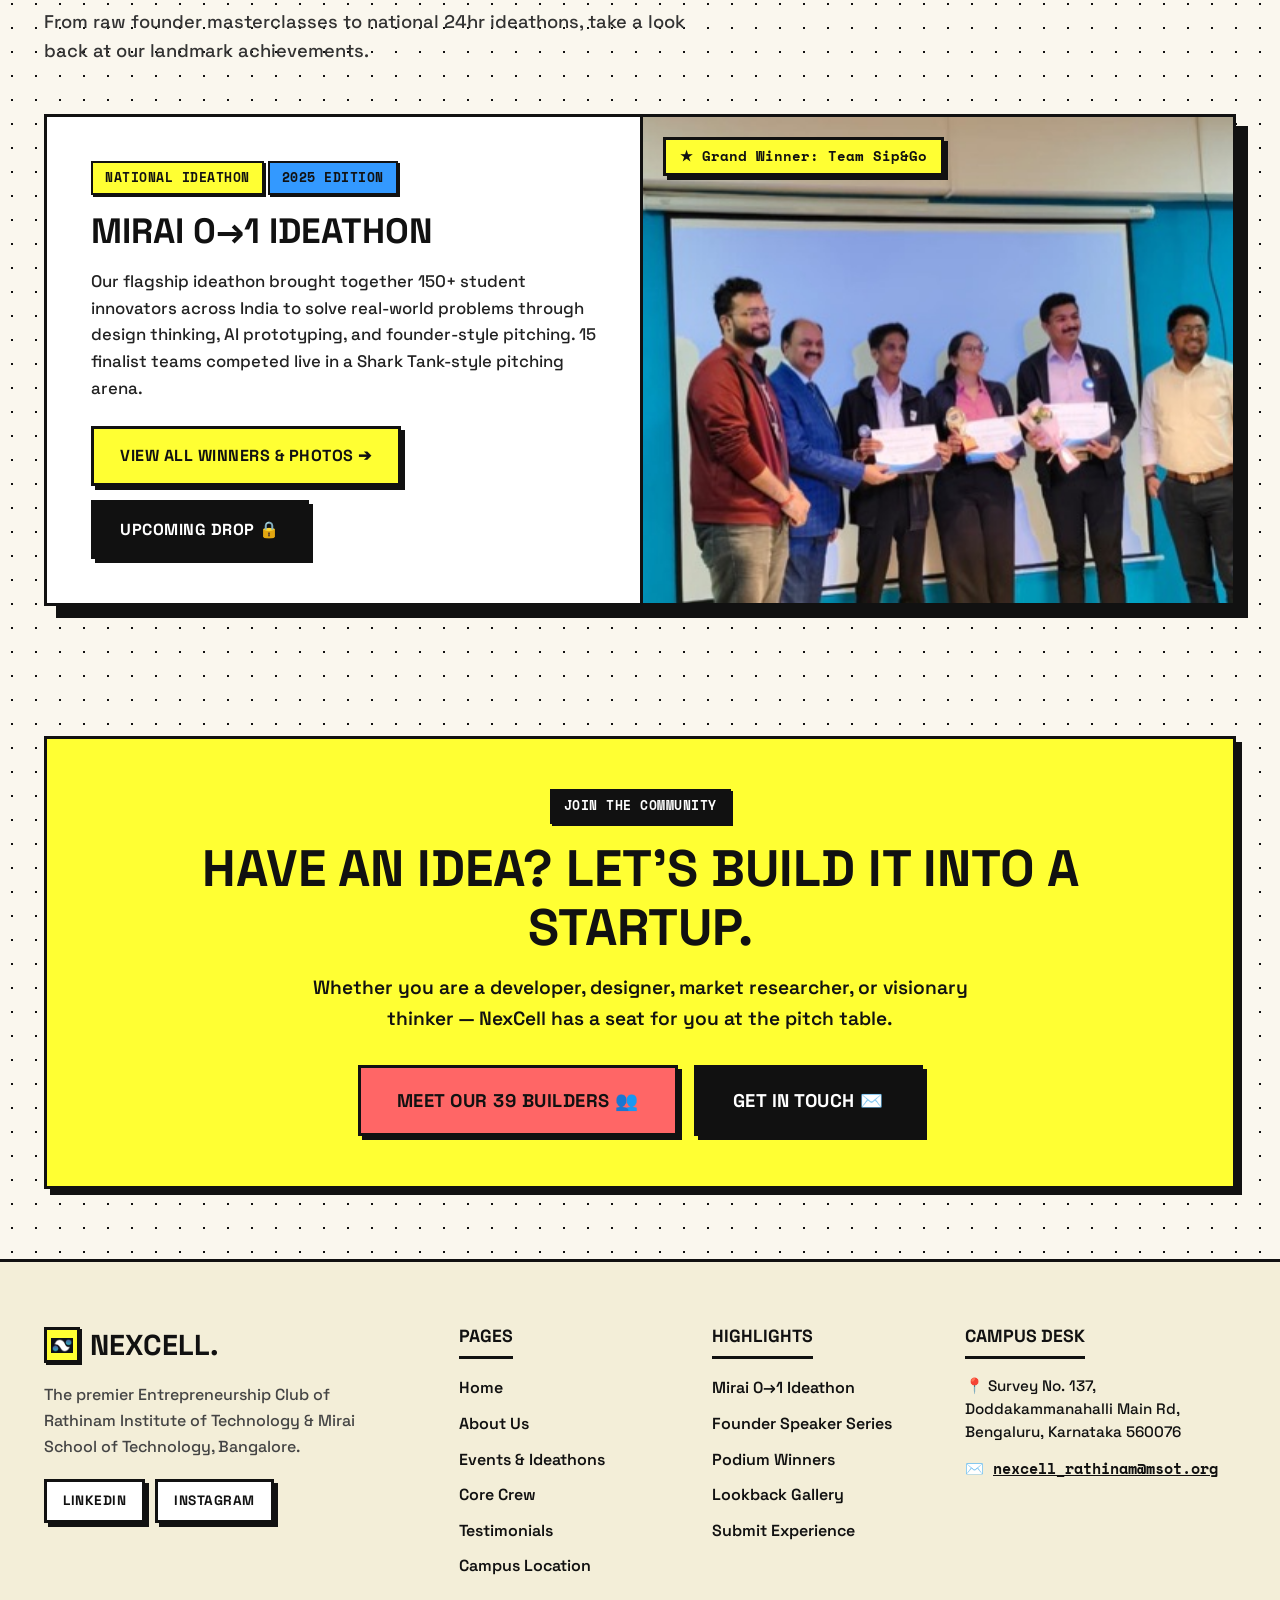
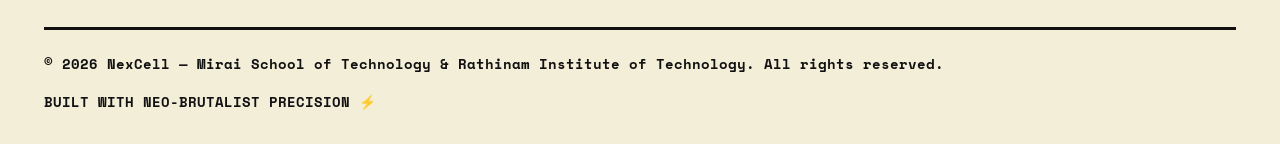
==== commit 080a0906: "feat: pin hero until crime scene tape is fully pulled back and nexcell is revealed" ====
--- a/index.html
+++ b/index.html
@@ -55,109 +55,111 @@
   </header>
 
   <main>
-    <!-- ==================== HERO SECTION (MONUMENTAL WITH CRIME SCENE TAPE) ==================== -->
-    <section class="hero-section monumental-hero" id="hero">
-      <!-- Crime Scene Tapes Barricading the Club Hero Title -->
-      <div class="crime-tape-container" id="crimeTapeContainer" aria-hidden="true">
-        <div class="crime-tape tape-1" id="crimeTape1">
-          <div class="tape-text-content">
-            <span>⚡ DO NOT CROSS: CAMPUS DISRUPTION</span>
-            <span class="tape-star">✦</span>
-            <span>PROTOTYPE</span>
-            <span class="tape-star">✦</span>
-            <span>PITCH</span>
-            <span class="tape-star">✦</span>
-            <span>BUILD</span>
-            <span class="tape-star">✦</span>
-            <span>SHIP</span>
-            <span class="tape-star">✦</span>
-            <span>REPEAT</span>
-            <span class="tape-star">✦</span>
-            <span>CRIME SCENE: FOUNDERS AT WORK</span>
-            <span class="tape-star">✦</span>
-            <span>INNOVATE</span>
-            <span class="tape-star">✦</span>
-            <span>LEAD</span>
-            <span class="tape-star">✦</span>
-            <span>IDEATE</span>
-            <span class="tape-star">✦</span>
-            <span>DO NOT CROSS</span>
-          </div>
-        </div>
-
-        <div class="crime-tape tape-2" id="crimeTape2">
-          <div class="tape-text-content">
-            <span>⚠ CAUTION: HIGH STARTUP VELOCITY</span>
-            <span class="tape-star">✦</span>
-            <span>MIRAI SCHOOL OF TECHNOLOGY</span>
-            <span class="tape-star">✦</span>
-            <span>ZERO TO ONE</span>
-            <span class="tape-star">✦</span>
-            <span>PROTOTYPE-FIRST</span>
-            <span class="tape-star">✦</span>
-            <span>SHARK ARENA PITCHING</span>
-            <span class="tape-star">✦</span>
-            <span>CAUTION: VENTURE IN PROGRESS</span>
-            <span class="tape-star">✦</span>
-            <span>RATHINAM BENGALURU</span>
-            <span class="tape-star">✦</span>
-            <span>NEXCELL CLUB</span>
-          </div>
-        </div>
-
-        <div class="crime-tape-notice" id="crimeTapeNotice">
-          <span>🔒 CRIME SCENE BARRICADE</span>
-          <span>•</span>
-          <span>SCROLL DOWN TO PULL TAPE BACK ➔</span>
-        </div>
-      </div>
-
-      <div class="container" style="position: relative; z-index: 10;">
-        <!-- MAIN ATTRACTION: MONUMENTAL CLUB NAME -->
-        <div class="hero-monumental-header">
-          <div class="hero-college-badge">
-            <span>🏛️ RATHINAM INSTITUTE OF TECHNOLOGY · MIRAI SCHOOL OF TECH</span>
-          </div>
-          <h1 class="hero-giant-club-name">
-            NEXCELL<span class="dot">.</span>
-          </h1>
-          <div class="hero-tagline-bar">
-            <span class="badge-brutal badge-yellow" style="font-size: 1rem; padding: 6px 16px;">ENTREPRENEURSHIP CLUB</span>
-            <span class="hero-tagline-pill">WHERE STUDENTS BECOME <span class="highlight-yellow">ENTREPRENEURS</span></span>
-          </div>
-        </div>
-
-        <!-- LOWER HERO GRID -->
-        <div class="hero-lower-grid">
-          <div class="hero-info-card brutal-box">
-            <div class="hero-meta" style="margin-bottom: 14px;">
-              <span class="badge-brutal badge-red">🚀 Bangalore Campus Chapter</span>
-              <span class="badge-brutal badge-blue">Est. 2024</span>
-            </div>
-
-            <p>
-              <strong>NexCell</strong> is the premier entrepreneurship engine of <strong>Mirai School of Technology &amp; Rathinam Institute of Technology</strong>, Bangalore. A launchpad for <span class="highlight-red">ideation</span>, <span class="highlight-blue">prototyping</span>, and <span class="highlight-yellow">founder-grade pitching</span>. We build the muscle to turn raw student ideas into scalable ventures.
-            </p>
-
-            <div class="hero-actions">
-              <a href="about.html" class="btn-brutal btn-yellow btn-lg">Explore Our Story ➔</a>
-              <a href="events.html" class="btn-brutal btn-white btn-lg">Flagship Events ⚡</a>
-              <a href="team.html" class="btn-brutal btn-black btn-lg">Meet 39 Builders 👥</a>
-            </div>
-          </div>
-
-          <div class="hero-visual-card">
-            <span class="hero-sticker-1">🏆 MIRAI 0→1 FLAGSHIP</span>
-            <div class="hero-image-frame">
-              <img src="images/hero_ideathon.jpg" alt="Students collaborating during NexCell Ideathon" width="600" height="400">
-            </div>
-            <div class="hero-sticker-2">
-              <span>📍 Bengaluru Tech Hub · 150+ Innovators</span>
-            </div>
-          </div>
-        </div>
-      </div>
-    </section>
+    <!-- ==================== HERO SECTION (PINNED UNTIL NEXCELL IS REVEALED) ==================== -->
+    <div class="hero-pinned-wrapper" id="heroPinnedWrapper">
+      <section class="hero-section monumental-hero" id="hero">
+        <div class="container" style="position: relative; z-index: 10;">
+          <!-- MAIN ATTRACTION: MONUMENTAL CLUB NAME -->
+          <div class="hero-monumental-header">
+            <!-- Crime Scene Tapes Barricading NEXCELL Directly -->
+            <div class="crime-tape-container" id="crimeTapeContainer" aria-hidden="true">
+              <div class="crime-tape tape-1" id="crimeTape1">
+                <div class="tape-text-content">
+                  <span>⚡ DO NOT CROSS: CAMPUS DISRUPTION</span>
+                  <span class="tape-star">✦</span>
+                  <span>PROTOTYPE</span>
+                  <span class="tape-star">✦</span>
+                  <span>PITCH</span>
+                  <span class="tape-star">✦</span>
+                  <span>BUILD</span>
+                  <span class="tape-star">✦</span>
+                  <span>SHIP</span>
+                  <span class="tape-star">✦</span>
+                  <span>REPEAT</span>
+                  <span class="tape-star">✦</span>
+                  <span>CRIME SCENE: FOUNDERS AT WORK</span>
+                  <span class="tape-star">✦</span>
+                  <span>INNOVATE</span>
+                  <span class="tape-star">✦</span>
+                  <span>LEAD</span>
+                  <span class="tape-star">✦</span>
+                  <span>IDEATE</span>
+                  <span class="tape-star">✦</span>
+                  <span>DO NOT CROSS</span>
+                </div>
+              </div>
+
+              <div class="crime-tape tape-2" id="crimeTape2">
+                <div class="tape-text-content">
+                  <span>⚠ CAUTION: HIGH STARTUP VELOCITY</span>
+                  <span class="tape-star">✦</span>
+                  <span>MIRAI SCHOOL OF TECHNOLOGY</span>
+                  <span class="tape-star">✦</span>
+                  <span>ZERO TO ONE</span>
+                  <span class="tape-star">✦</span>
+                  <span>PROTOTYPE-FIRST</span>
+                  <span class="tape-star">✦</span>
+                  <span>SHARK ARENA PITCHING</span>
+                  <span class="tape-star">✦</span>
+                  <span>CAUTION: VENTURE IN PROGRESS</span>
+                  <span class="tape-star">✦</span>
+                  <span>RATHINAM BENGALURU</span>
+                  <span class="tape-star">✦</span>
+                  <span>NEXCELL CLUB</span>
+                </div>
+              </div>
+
+              <div class="crime-tape-notice" id="crimeTapeNotice">
+                <span>🔒 CRIME SCENE BARRICADE</span>
+                <span>•</span>
+                <span>SCROLL DOWN TO PULL TAPE BACK ➔</span>
+              </div>
+            </div>
+
+            <div class="hero-college-badge">
+              <span>🏛️ RATHINAM INSTITUTE OF TECHNOLOGY · MIRAI SCHOOL OF TECH</span>
+            </div>
+            <h1 class="hero-giant-club-name">
+              NEXCELL<span class="dot">.</span>
+            </h1>
+            <div class="hero-tagline-bar">
+              <span class="badge-brutal badge-yellow" style="font-size: 1rem; padding: 6px 16px;">ENTREPRENEURSHIP CLUB</span>
+              <span class="hero-tagline-pill">WHERE STUDENTS BECOME <span class="highlight-yellow">ENTREPRENEURS</span></span>
+            </div>
+          </div>
+
+          <!-- LOWER HERO GRID -->
+          <div class="hero-lower-grid">
+            <div class="hero-info-card brutal-box">
+              <div class="hero-meta" style="margin-bottom: 14px;">
+                <span class="badge-brutal badge-red">🚀 Bangalore Campus Chapter</span>
+                <span class="badge-brutal badge-blue">Est. 2024</span>
+              </div>
+
+              <p>
+                <strong>NexCell</strong> is the premier entrepreneurship engine of <strong>Mirai School of Technology &amp; Rathinam Institute of Technology</strong>, Bangalore. A launchpad for <span class="highlight-red">ideation</span>, <span class="highlight-blue">prototyping</span>, and <span class="highlight-yellow">founder-grade pitching</span>. We build the muscle to turn raw student ideas into scalable ventures.
+              </p>
+
+              <div class="hero-actions">
+                <a href="about.html" class="btn-brutal btn-yellow btn-lg">Explore Our Story ➔</a>
+                <a href="events.html" class="btn-brutal btn-white btn-lg">Flagship Events ⚡</a>
+                <a href="team.html" class="btn-brutal btn-black btn-lg">Meet 39 Builders 👥</a>
+              </div>
+            </div>
+
+            <div class="hero-visual-card">
+              <span class="hero-sticker-1">🏆 MIRAI 0→1 FLAGSHIP</span>
+              <div class="hero-image-frame">
+                <img src="images/hero_ideathon.jpg" alt="Students collaborating during NexCell Ideathon" width="600" height="400">
+              </div>
+              <div class="hero-sticker-2">
+                <span>📍 Bengaluru Tech Hub · 150+ Innovators</span>
+              </div>
+            </div>
+          </div>
+        </div>
+      </section>
+    </div>
 
     <!-- ==================== STATS STRIP ==================== -->
     <section class="stats-strip">
--- a/css/style.css
+++ b/css/style.css
@@ -70,7 +70,7 @@
   min-height: 100vh;
   display: flex;
   flex-direction: column;
-  overflow-x: hidden;
+  overflow-x: clip;
 }
 
 img, picture, video, canvas, svg {
@@ -485,42 +485,57 @@
 }
 
 /* ==========================================================================
-   HERO SECTION (HOME) & CRIME SCENE TAPE
+   HERO SECTION (HOME) & PINNED CRIME SCENE TAPE REVEAL
    ========================================================================== */
 
-.hero-section {
-  padding: 60px 0 60px;
+/* Pinned Scroll Runway: 200vh height ensures the hero stays pinned while the user scrolls to peel the tape */
+.hero-pinned-wrapper {
   position: relative;
+  height: 210vh;
 }
 
 .hero-section.monumental-hero {
-  padding: 40px 0 60px;
+  position: sticky;
+  top: 76px;
+  height: calc(100vh - 76px);
+  min-height: 580px;
+  overflow: hidden; /* Clips wide crime scene tapes from causing horizontal scrollbars */
+  display: flex;
+  flex-direction: column;
+  justify-content: center;
+  padding: 16px 0;
+  background-color: var(--bg-cream);
+  z-index: 50;
+}
+
+/* Monumental Hero Typography */
+.hero-monumental-header {
+  text-align: center;
+  margin-bottom: 24px;
   position: relative;
-  overflow: hidden;
-}
-
-/* Crime Scene Tape Container */
+  z-index: 10;
+}
+
+/* Crime Scene Tape Container centered precisely over NEXCELL */
 .crime-tape-container {
   position: absolute;
-  top: 0;
-  left: 0;
-  right: 0;
-  bottom: 0;
+  top: 50%;
+  left: 50%;
+  transform: translate(-50%, -50%);
+  width: 100vw;
   pointer-events: none;
   z-index: 60;
   display: flex;
   flex-direction: column;
   align-items: center;
-  justify-content: flex-start;
-  padding-top: 140px;
-  overflow: hidden;
+  justify-content: center;
 }
 
 .crime-tape {
   position: relative;
-  width: 140vw;
-  max-width: 2600px;
-  height: 54px;
+  width: 150vw;
+  max-width: 2800px;
+  height: 52px;
   display: flex;
   align-items: center;
   justify-content: center;
@@ -529,7 +544,6 @@
   box-shadow: 0 10px 24px rgba(0, 0, 0, 0.45), 4px 4px 0px #111111;
   user-select: none;
   will-change: transform;
-  transition: transform 0.04s ease-out;
   transform-origin: center center;
 }
 
@@ -538,7 +552,7 @@
   color: #ffffff;
   border-top: 3.5px solid var(--color-yellow);
   border-bottom: 3.5px solid var(--color-yellow);
-  transform: translate3d(0, -18px, 0) rotate(-3.5deg);
+  transform: translate3d(0, -16px, 0) rotate(-3.5deg);
   z-index: 2;
 }
 
@@ -547,7 +561,7 @@
   color: #111111;
   border-top: 3.5px solid #111111;
   border-bottom: 3.5px solid #111111;
-  transform: translate3d(0, 18px, 0) rotate(3.2deg);
+  transform: translate3d(0, 16px, 0) rotate(3.2deg);
   z-index: 3;
 }
 
@@ -577,7 +591,7 @@
 
 /* Tape Scroll Indicator Pill */
 .crime-tape-notice {
-  margin-top: 24px;
+  margin-top: 20px;
   background: var(--color-red);
   color: var(--color-black);
   border: var(--border-thick);
@@ -592,7 +606,7 @@
   align-items: center;
   gap: 8px;
   animation: notice-bounce 1.8s infinite ease-in-out;
-  transition: opacity 0.2s ease, transform 0.2s ease;
+  transition: opacity 0.2s ease, transform 0.2s ease, background-color 0.2s ease;
   z-index: 4;
 }
 
@@ -601,39 +615,31 @@
   50% { transform: translateY(-5px); }
 }
 
-/* Monumental Hero Typography */
-.hero-monumental-header {
-  text-align: center;
-  margin-bottom: 44px;
-  position: relative;
-  z-index: 10;
-}
-
 .hero-college-badge {
   display: inline-flex;
   align-items: center;
   gap: 8px;
   font-family: var(--font-mono);
   font-weight: 700;
-  font-size: 0.85rem;
-  padding: 6px 14px;
+  font-size: 0.82rem;
+  padding: 5px 12px;
   background: var(--color-black);
   color: var(--color-yellow);
   border: var(--border-thin);
   box-shadow: var(--shadow-xs);
   text-transform: uppercase;
-  margin-bottom: 16px;
+  margin-bottom: 12px;
 }
 
 .hero-giant-club-name {
-  font-size: clamp(4.5rem, 16vw, 11rem);
+  font-size: clamp(3.8rem, 13vw, 8.5rem);
   font-weight: 900;
   line-height: 0.88;
-  letter-spacing: -4px;
+  letter-spacing: -3px;
   text-transform: uppercase;
   color: var(--color-black);
   text-shadow: 6px 6px 0px var(--color-yellow), 12px 12px 0px var(--color-black);
-  margin: 0 0 16px;
+  margin: 0 0 12px;
   user-select: none;
 }
 
@@ -648,13 +654,12 @@
   justify-content: center;
   gap: 12px;
   flex-wrap: wrap;
-  margin-top: 14px;
 }
 
 .hero-tagline-pill {
   font-family: var(--font-display);
   font-weight: 800;
-  font-size: clamp(1rem, 2.2vw, 1.45rem);
+  font-size: clamp(0.95rem, 1.8vw, 1.3rem);
   text-transform: uppercase;
   letter-spacing: 0.5px;
 }
@@ -663,22 +668,29 @@
 .hero-lower-grid {
   display: grid;
   grid-template-columns: 1.15fr 0.85fr;
-  gap: 40px;
+  gap: 32px;
   align-items: center;
   position: relative;
   z-index: 10;
 }
 
 .hero-info-card {
-  padding: 38px;
+  padding: 24px 28px;
   background: var(--color-white);
 }
 
 .hero-info-card p {
-  font-size: 1.2rem;
-  line-height: 1.65;
+  font-size: 1.05rem;
+  line-height: 1.55;
   color: #222222;
-  margin-bottom: 28px;
+  margin-bottom: 20px;
+}
+
+.hero-image-frame img {
+  width: 100%;
+  height: 270px;
+  object-fit: cover;
+  transition: transform 0.3s ease;
 }
 
 .hero-grid {
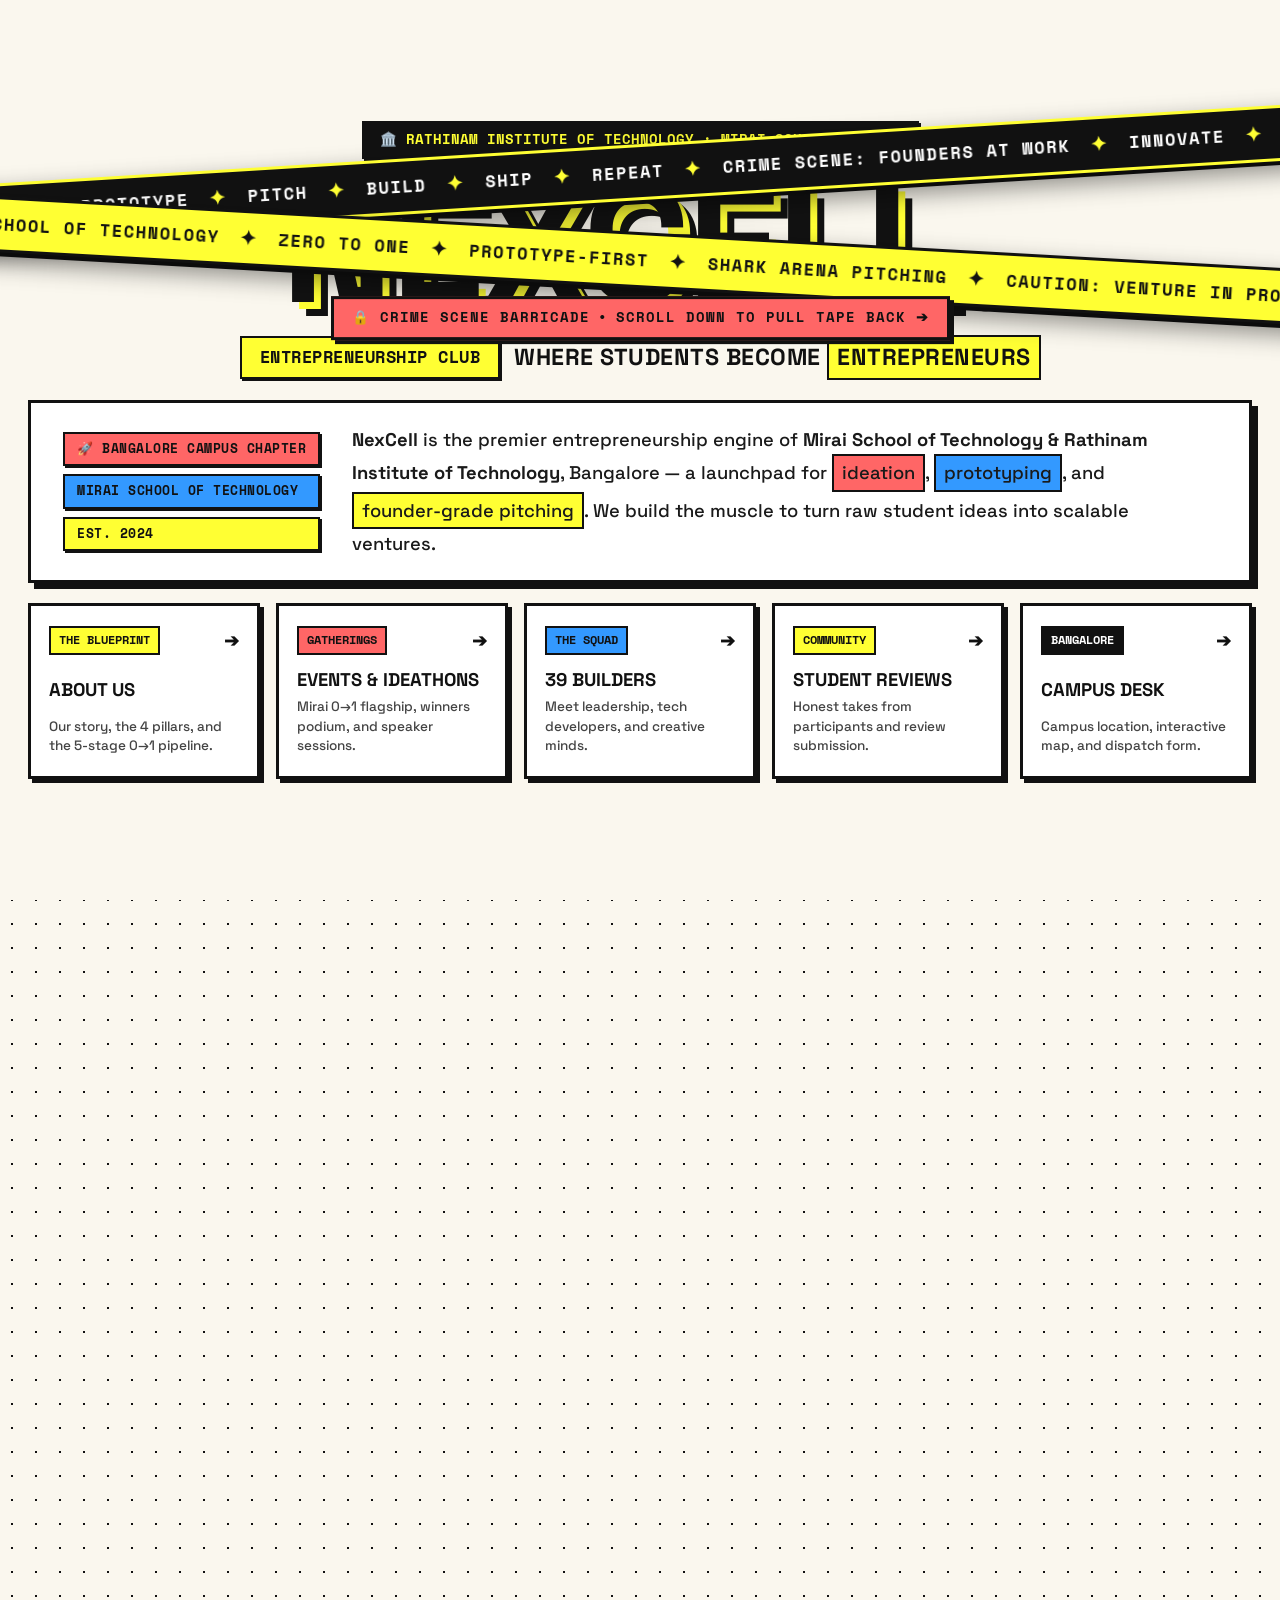
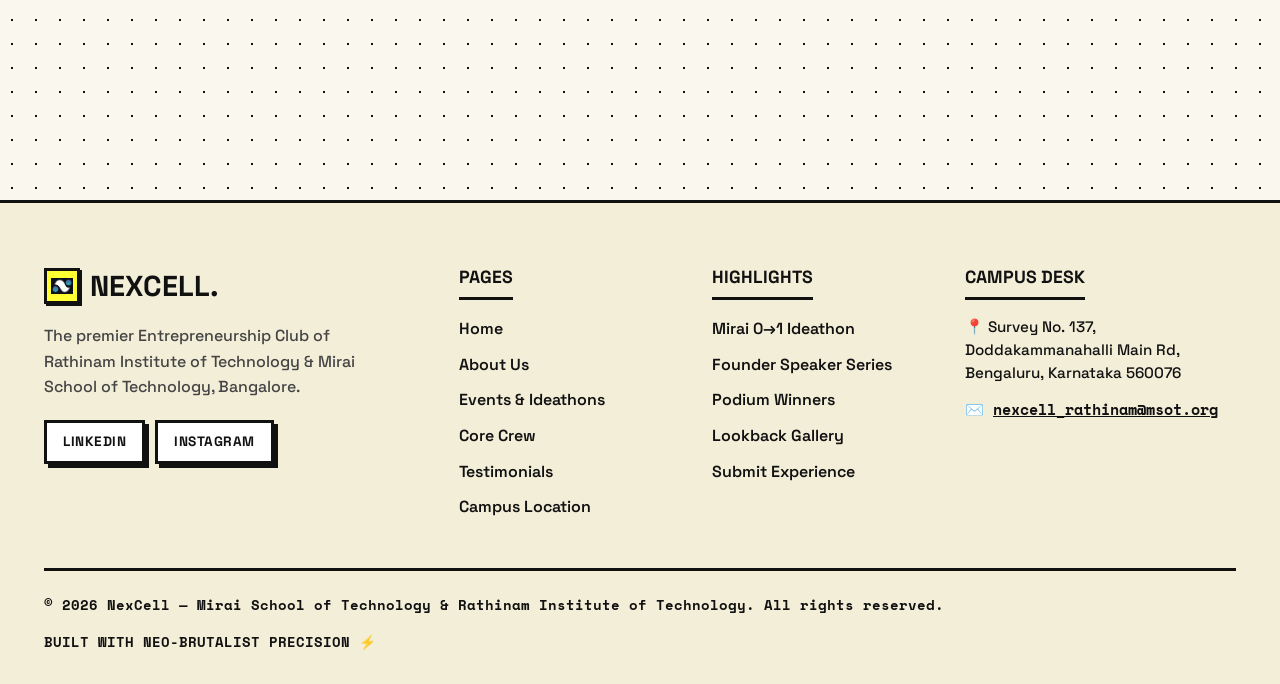
==== commit 5f33e2fb: "feat: streamline front page to wide hero only and reveal navbar as tape pulls back" ====
--- a/index.html
+++ b/index.html
@@ -10,9 +10,9 @@
 </head>
 <body>
 
-  <!-- ==================== HEADER & NAVBAR ==================== -->
-  <header class="site-header">
-    <div class="container">
+  <!-- ==================== HEADER & NAVBAR (REVEALS AS TAPE PULLS BACK) ==================== -->
+  <header class="site-header reveal-on-tape" id="siteHeader">
+    <div class="container-wide">
       <nav class="navbar" aria-label="Main Navigation">
         <a href="index.html" class="nav-brand">
           <div class="nav-logo-box">
@@ -46,19 +46,19 @@
       <ul>
         <li><a href="index.html" class="nav-link active">Home</a></li>
         <li><a href="about.html" class="nav-link">About Us</a></li>
-        <li><a href="events.html" class="nav-link">Events & Ideathons</a></li>
-        <li><a href="team.html" class="nav-link">Builders & Team</a></li>
+        <li><a href="events.html" class="nav-link">Events &amp; Ideathons</a></li>
+        <li><a href="team.html" class="nav-link">Builders &amp; Team</a></li>
         <li><a href="reviews.html" class="nav-link">Student Reviews</a></li>
-        <li><a href="contact.html" class="nav-link">Contact & Location</a></li>
+        <li><a href="contact.html" class="nav-link">Contact &amp; Location</a></li>
       </ul>
     </div>
   </header>
 
   <main>
-    <!-- ==================== HERO SECTION (PINNED UNTIL NEXCELL IS REVEALED) ==================== -->
+    <!-- ==================== HERO SECTION (EXCLUSIVE FRONT PAGE ATTRACTION) ==================== -->
     <div class="hero-pinned-wrapper" id="heroPinnedWrapper">
       <section class="hero-section monumental-hero" id="hero">
-        <div class="container" style="position: relative; z-index: 10;">
+        <div class="container-wide" style="position: relative; z-index: 10;">
           <!-- MAIN ATTRACTION: MONUMENTAL CLUB NAME -->
           <div class="hero-monumental-header">
             <!-- Crime Scene Tapes Barricading NEXCELL Directly -->
@@ -119,177 +119,79 @@
             <div class="hero-college-badge">
               <span>🏛️ RATHINAM INSTITUTE OF TECHNOLOGY · MIRAI SCHOOL OF TECH</span>
             </div>
+
             <h1 class="hero-giant-club-name">
               NEXCELL<span class="dot">.</span>
             </h1>
+
             <div class="hero-tagline-bar">
-              <span class="badge-brutal badge-yellow" style="font-size: 1rem; padding: 6px 16px;">ENTREPRENEURSHIP CLUB</span>
+              <span class="badge-brutal badge-yellow" style="font-size: 1.05rem; padding: 6px 18px;">ENTREPRENEURSHIP CLUB</span>
               <span class="hero-tagline-pill">WHERE STUDENTS BECOME <span class="highlight-yellow">ENTREPRENEURS</span></span>
             </div>
           </div>
 
-          <!-- LOWER HERO GRID -->
-          <div class="hero-lower-grid">
-            <div class="hero-info-card brutal-box">
-              <div class="hero-meta" style="margin-bottom: 14px;">
-                <span class="badge-brutal badge-red">🚀 Bangalore Campus Chapter</span>
-                <span class="badge-brutal badge-blue">Est. 2024</span>
-              </div>
-
-              <p>
-                <strong>NexCell</strong> is the premier entrepreneurship engine of <strong>Mirai School of Technology &amp; Rathinam Institute of Technology</strong>, Bangalore. A launchpad for <span class="highlight-red">ideation</span>, <span class="highlight-blue">prototyping</span>, and <span class="highlight-yellow">founder-grade pitching</span>. We build the muscle to turn raw student ideas into scalable ventures.
-              </p>
-
-              <div class="hero-actions">
-                <a href="about.html" class="btn-brutal btn-yellow btn-lg">Explore Our Story ➔</a>
-                <a href="events.html" class="btn-brutal btn-white btn-lg">Flagship Events ⚡</a>
-                <a href="team.html" class="btn-brutal btn-black btn-lg">Meet 39 Builders 👥</a>
-              </div>
-            </div>
-
-            <div class="hero-visual-card">
-              <span class="hero-sticker-1">🏆 MIRAI 0→1 FLAGSHIP</span>
-              <div class="hero-image-frame">
-                <img src="images/hero_ideathon.jpg" alt="Students collaborating during NexCell Ideathon" width="600" height="400">
-              </div>
-              <div class="hero-sticker-2">
-                <span>📍 Bengaluru Tech Hub · 150+ Innovators</span>
-              </div>
-            </div>
+          <!-- WIDE HERO MISSION STATEMENT -->
+          <div class="hero-wide-mission brutal-box">
+            <div class="mission-badge-group">
+              <span class="badge-brutal badge-red">🚀 Bangalore Campus Chapter</span>
+              <span class="badge-brutal badge-blue">Mirai School of Technology</span>
+              <span class="badge-brutal badge-yellow">Est. 2024</span>
+            </div>
+            <p class="mission-text">
+              <strong>NexCell</strong> is the premier entrepreneurship engine of <strong>Mirai School of Technology &amp; Rathinam Institute of Technology</strong>, Bangalore — a launchpad for <span class="highlight-red">ideation</span>, <span class="highlight-blue">prototyping</span>, and <span class="highlight-yellow">founder-grade pitching</span>. We build the muscle to turn raw student ideas into scalable ventures.
+            </p>
+          </div>
+
+          <!-- WIDE HERO NAVIGATION PORTALS -->
+          <div class="hero-portals-grid">
+            <a href="about.html" class="portal-card brutal-box">
+              <div class="portal-header">
+                <span class="portal-tag bg-yellow">THE BLUEPRINT</span>
+                <span class="portal-arrow">➔</span>
+              </div>
+              <h3 class="portal-title">ABOUT US</h3>
+              <p class="portal-desc">Our story, the 4 pillars, and the 5-stage 0→1 pipeline.</p>
+            </a>
+
+            <a href="events.html" class="portal-card brutal-box">
+              <div class="portal-header">
+                <span class="portal-tag bg-red">GATHERINGS</span>
+                <span class="portal-arrow">➔</span>
+              </div>
+              <h3 class="portal-title">EVENTS &amp; IDEATHONS</h3>
+              <p class="portal-desc">Mirai 0→1 flagship, winners podium, and speaker sessions.</p>
+            </a>
+
+            <a href="team.html" class="portal-card brutal-box">
+              <div class="portal-header">
+                <span class="portal-tag bg-blue">THE SQUAD</span>
+                <span class="portal-arrow">➔</span>
+              </div>
+              <h3 class="portal-title">39 BUILDERS</h3>
+              <p class="portal-desc">Meet leadership, tech developers, and creative minds.</p>
+            </a>
+
+            <a href="reviews.html" class="portal-card brutal-box">
+              <div class="portal-header">
+                <span class="portal-tag bg-yellow">COMMUNITY</span>
+                <span class="portal-arrow">➔</span>
+              </div>
+              <h3 class="portal-title">STUDENT REVIEWS</h3>
+              <p class="portal-desc">Honest takes from participants and review submission.</p>
+            </a>
+
+            <a href="contact.html" class="portal-card brutal-box">
+              <div class="portal-header">
+                <span class="portal-tag bg-black" style="color: #fff;">BANGALORE</span>
+                <span class="portal-arrow">➔</span>
+              </div>
+              <h3 class="portal-title">CAMPUS DESK</h3>
+              <p class="portal-desc">Campus location, interactive map, and dispatch form.</p>
+            </a>
           </div>
         </div>
       </section>
     </div>
-
-    <!-- ==================== STATS STRIP ==================== -->
-    <section class="stats-strip">
-      <div class="container">
-        <div class="stats-grid">
-          <div class="stat-item">
-            <div class="stat-number">150+</div>
-            <div class="stat-label">Ideathon Registrations</div>
-          </div>
-          <div class="stat-item">
-            <div class="stat-number">15</div>
-            <div class="stat-label">Finalist Teams Pitched</div>
-          </div>
-          <div class="stat-item">
-            <div class="stat-number">8</div>
-            <div class="stat-label">Innovation Domains</div>
-          </div>
-          <div class="stat-item">
-            <div class="stat-number">39+</div>
-            <div class="stat-label">Student Builders &amp; Crew</div>
-          </div>
-        </div>
-      </div>
-    </section>
-
-    <!-- ==================== 4 CORE PILLARS ==================== -->
-    <section class="pillars-section">
-      <div class="container">
-        <div class="section-head">
-          <span class="section-tag">Our Methodology</span>
-          <h2 class="section-title">WE DON'T TEACH ENTREPRENEURSHIP.<br><span class="highlight-yellow">WE DO IT.</span></h2>
-          <p class="section-desc">We foster innovation, leadership, and startup spirit among students — turning passionate learners into future founders through hackathons, workshops, founder talks, and live pitching arenas.</p>
-        </div>
-
-        <div class="pillars-grid">
-          <!-- Pillar 1 -->
-          <div class="pillar-card">
-            <span class="pillar-number">01</span>
-            <div>
-              <h3 class="pillar-title">Real-World Problem Solving</h3>
-              <p class="pillar-desc">Industry-relevant problem statements across diverse domains from healthtech to fintech and climate AI.</p>
-            </div>
-            <span class="pillar-badge">Domain Immersion</span>
-          </div>
-
-          <!-- Pillar 2 -->
-          <div class="pillar-card">
-            <span class="pillar-number">02</span>
-            <div>
-              <h3 class="pillar-title">Design-Driven Innovation</h3>
-              <p class="pillar-desc">Structured design thinking to craft customer-centric, validated solutions that real humans actually crave.</p>
-            </div>
-            <span class="pillar-badge">User-Centric Design</span>
-          </div>
-
-          <!-- Pillar 3 -->
-          <div class="pillar-card">
-            <span class="pillar-number">03</span>
-            <div>
-              <h3 class="pillar-title">Prototype-First Approach</h3>
-              <p class="pillar-desc">Translate ideas into interactive, testable prototypes using modern tech stacks and AI workflows fast.</p>
-            </div>
-            <span class="pillar-badge">Rapid Prototyping</span>
-          </div>
-
-          <!-- Pillar 4 -->
-          <div class="pillar-card">
-            <span class="pillar-number">04</span>
-            <div>
-              <h3 class="pillar-title">Pitch Like A Founder</h3>
-              <p class="pillar-desc">Communicate ideas clearly, confidently, and convincingly in front of seasoned venture investors and mentors.</p>
-            </div>
-            <span class="pillar-badge">Shark Tank Ready</span>
-          </div>
-        </div>
-      </div>
-    </section>
-
-    <!-- ==================== FEATURED EVENT HIGHLIGHT ==================== -->
-    <section class="featured-event-section">
-      <div class="container">
-        <div class="section-head">
-          <span class="section-tag">Flagship Gathering</span>
-          <h2 class="section-title">MOMENTS THAT <span class="highlight-red">SPARKED</span> A MOVEMENT</h2>
-          <p class="section-desc">From raw founder masterclasses to national 24hr ideathons, take a look back at our landmark achievements.</p>
-        </div>
-
-        <div class="featured-event-card">
-          <div class="featured-event-content">
-            <div style="margin-bottom: 16px;">
-              <span class="badge-brutal badge-yellow">National Ideathon</span>
-              <span class="badge-brutal badge-blue">2025 Edition</span>
-            </div>
-            <h3 style="font-size: 2.2rem; font-weight: 900; line-height: 1.15; margin-bottom: 16px; text-transform: uppercase;">
-              MIRAI 0→1 IDEATHON
-            </h3>
-            <p style="font-size: 1.05rem; line-height: 1.6; margin-bottom: 24px; color: #222;">
-              Our flagship ideathon brought together 150+ student innovators across India to solve real-world problems through design thinking, AI prototyping, and founder-style pitching. 15 finalist teams competed live in a Shark Tank-style pitching arena.
-            </p>
-            <div style="display: flex; gap: 14px; flex-wrap: wrap;">
-              <a href="events.html" class="btn-brutal btn-yellow">View All Winners &amp; Photos ➔</a>
-              <a href="events.html#upcoming" class="btn-brutal btn-black">Upcoming Drop 🔒</a>
-            </div>
-          </div>
-          <div class="featured-event-img-wrap">
-            <span class="event-banner-tag">★ Grand Winner: Team Sip&amp;Go</span>
-            <img src="images/winners/sip_and_go.jpg" alt="Team Sip&Go - Grand Winners of Mirai 0 to 1" loading="lazy">
-          </div>
-        </div>
-      </div>
-    </section>
-
-    <!-- ==================== CALL TO ACTION BANNER ==================== -->
-    <section style="padding: 70px 0;">
-      <div class="container">
-        <div class="brutal-box" style="background: var(--color-yellow); padding: 50px 40px; text-align: center; position: relative;">
-          <span class="badge-brutal badge-black" style="margin-bottom: 16px;">JOIN THE COMMUNITY</span>
-          <h2 style="font-size: clamp(2rem, 4vw, 3.2rem); font-weight: 900; text-transform: uppercase; margin-bottom: 16px; line-height: 1.15;">
-            HAVE AN IDEA? LET'S BUILD IT INTO A STARTUP.
-          </h2>
-          <p style="font-size: 1.2rem; max-width: 680px; margin: 0 auto 30px; font-weight: 600;">
-            Whether you are a developer, designer, market researcher, or visionary thinker — NexCell has a seat for you at the pitch table.
-          </p>
-          <div style="display: flex; justify-content: center; gap: 16px; flex-wrap: wrap;">
-            <a href="team.html" class="btn-brutal btn-red btn-lg">Meet Our 39 Builders 👥</a>
-            <a href="contact.html" class="btn-brutal btn-black btn-lg">Get in Touch ✉️</a>
-          </div>
-        </div>
-      </div>
-    </section>
   </main>
 
   <!-- ==================== FOOTER ==================== -->
--- a/css/style.css
+++ b/css/style.css
@@ -108,6 +108,15 @@
   padding-right: 24px;
 }
 
+.container-wide {
+  width: 100%;
+  max-width: 1440px;
+  margin-left: auto;
+  margin-right: auto;
+  padding-left: 28px;
+  padding-right: 28px;
+}
+
 /* ==========================================================================
    NEO-BRUTALIST ATOMS & UTILITIES
    ========================================================================== */
@@ -293,6 +302,19 @@
   z-index: 1000;
   background: var(--bg-cream);
   border-bottom: var(--border-thick);
+}
+
+/* On front page: Navbar starts hidden and reveals when tape pulls back */
+.site-header.reveal-on-tape {
+  position: fixed;
+  top: 0;
+  left: 0;
+  right: 0;
+  z-index: 1000;
+  transform: translateY(-100%);
+  opacity: 0;
+  pointer-events: none;
+  transition: transform 0.25s ease-out, opacity 0.25s ease-out;
 }
 
 .navbar {
@@ -488,22 +510,22 @@
    HERO SECTION (HOME) & PINNED CRIME SCENE TAPE REVEAL
    ========================================================================== */
 
-/* Pinned Scroll Runway: 200vh height ensures the hero stays pinned while the user scrolls to peel the tape */
+/* Pinned Scroll Runway: ensures the hero stays pinned while the user scrolls to peel the tape */
 .hero-pinned-wrapper {
   position: relative;
-  height: 210vh;
+  height: 200vh;
 }
 
 .hero-section.monumental-hero {
   position: sticky;
-  top: 76px;
-  height: calc(100vh - 76px);
-  min-height: 580px;
+  top: 0;
+  height: 100vh;
+  min-height: 600px;
   overflow: hidden; /* Clips wide crime scene tapes from causing horizontal scrollbars */
   display: flex;
   flex-direction: column;
   justify-content: center;
-  padding: 16px 0;
+  padding: 24px 0;
   background-color: var(--bg-cream);
   z-index: 50;
 }
@@ -511,7 +533,7 @@
 /* Monumental Hero Typography */
 .hero-monumental-header {
   text-align: center;
-  margin-bottom: 24px;
+  margin-bottom: 18px;
   position: relative;
   z-index: 10;
 }
@@ -533,9 +555,9 @@
 
 .crime-tape {
   position: relative;
-  width: 150vw;
-  max-width: 2800px;
-  height: 52px;
+  width: 160vw;
+  max-width: 3200px;
+  height: 56px;
   display: flex;
   align-items: center;
   justify-content: center;
@@ -591,7 +613,7 @@
 
 /* Tape Scroll Indicator Pill */
 .crime-tape-notice {
-  margin-top: 20px;
+  margin-top: 24px;
   background: var(--color-red);
   color: var(--color-black);
   border: var(--border-thick);
@@ -621,8 +643,8 @@
   gap: 8px;
   font-family: var(--font-mono);
   font-weight: 700;
-  font-size: 0.82rem;
-  padding: 5px 12px;
+  font-size: 0.85rem;
+  padding: 6px 16px;
   background: var(--color-black);
   color: var(--color-yellow);
   border: var(--border-thin);
@@ -632,65 +654,157 @@
 }
 
 .hero-giant-club-name {
-  font-size: clamp(3.8rem, 13vw, 8.5rem);
+  font-size: clamp(4.5rem, 15vw, 10.5rem);
   font-weight: 900;
   line-height: 0.88;
   letter-spacing: -3px;
   text-transform: uppercase;
   color: var(--color-black);
-  text-shadow: 6px 6px 0px var(--color-yellow), 12px 12px 0px var(--color-black);
-  margin: 0 0 12px;
+  text-shadow: 7px 7px 0px var(--color-yellow), 14px 14px 0px var(--color-black);
+  margin: 0 0 16px;
   user-select: none;
 }
 
 .hero-giant-club-name .dot {
   color: var(--color-red);
-  text-shadow: 6px 6px 0px var(--color-black);
+  text-shadow: 7px 7px 0px var(--color-black);
 }
 
 .hero-tagline-bar {
   display: flex;
   align-items: center;
   justify-content: center;
-  gap: 12px;
+  gap: 14px;
   flex-wrap: wrap;
 }
 
 .hero-tagline-pill {
   font-family: var(--font-display);
   font-weight: 800;
-  font-size: clamp(0.95rem, 1.8vw, 1.3rem);
+  font-size: clamp(1rem, 2vw, 1.45rem);
   text-transform: uppercase;
   letter-spacing: 0.5px;
 }
 
-/* Lower Hero Grid */
-.hero-lower-grid {
+/* Wide Hero Statement */
+.hero-wide-mission {
+  padding: 22px 32px;
+  background: var(--color-white);
+  border: var(--border-thick);
+  box-shadow: var(--shadow-md);
+  margin: 20px 0 20px;
+  display: flex;
+  align-items: center;
+  justify-content: space-between;
+  gap: 32px;
+}
+
+.mission-badge-group {
+  display: flex;
+  flex-direction: column;
+  gap: 8px;
+  flex-shrink: 0;
+}
+
+.mission-text {
+  font-size: 1.15rem;
+  line-height: 1.6;
+  color: #1a1a1a;
+  margin: 0;
+}
+
+/* Wide Hero Navigation Portals */
+.hero-portals-grid {
   display: grid;
-  grid-template-columns: 1.15fr 0.85fr;
-  gap: 32px;
-  align-items: center;
-  position: relative;
-  z-index: 10;
-}
-
-.hero-info-card {
-  padding: 24px 28px;
-  background: var(--color-white);
-}
-
-.hero-info-card p {
-  font-size: 1.05rem;
-  line-height: 1.55;
-  color: #222222;
-  margin-bottom: 20px;
-}
-
-.hero-image-frame img {
+  grid-template-columns: repeat(5, 1fr);
+  gap: 16px;
   width: 100%;
-  height: 270px;
-  object-fit: cover;
-  transition: transform 0.3s ease;
+}
+
+.portal-card {
+  padding: 20px 18px;
+  display: flex;
+  flex-direction: column;
+  justify-content: space-between;
+  text-decoration: none;
+  border: var(--border-thick);
+  background: var(--color-white);
+  box-shadow: var(--shadow-sm);
+  transition: transform var(--transition-snappy), box-shadow var(--transition-snappy), background-color var(--transition-snappy);
+  cursor: pointer;
+}
+
+.portal-card:hover {
+  transform: translate(-3px, -3px);
+  box-shadow: var(--shadow-md);
+  background: var(--color-yellow) !important;
+}
+
+.portal-header {
+  display: flex;
+  align-items: center;
+  justify-content: space-between;
+  margin-bottom: 14px;
+}
+
+.portal-tag {
+  font-family: var(--font-mono);
+  font-size: 0.72rem;
+  font-weight: 700;
+  padding: 3px 8px;
+  border: var(--border-thin);
+  text-transform: uppercase;
+}
+
+.portal-arrow {
+  font-weight: 900;
+  font-size: 1.1rem;
+  transition: transform 0.2s ease;
+}
+
+.portal-card:hover .portal-arrow {
+  transform: translateX(4px);
+}
+
+.portal-title {
+  font-size: 1.15rem;
+  font-weight: 900;
+  text-transform: uppercase;
+  margin-bottom: 6px;
+  line-height: 1.2;
+}
+
+.portal-desc {
+  font-size: 0.85rem;
+  color: #444;
+  line-height: 1.45;
+  font-family: var(--font-display);
+}
+
+@media (max-width: 1100px) {
+  .hero-wide-mission {
+    flex-direction: column;
+    align-items: flex-start;
+    gap: 16px;
+  }
+  .mission-badge-group {
+    flex-direction: row;
+    flex-wrap: wrap;
+  }
+  .hero-portals-grid {
+    grid-template-columns: repeat(3, 1fr);
+  }
+}
+
+@media (max-width: 768px) {
+  .hero-portals-grid {
+    grid-template-columns: 1fr;
+    gap: 12px;
+  }
+  .hero-giant-club-name {
+    font-size: clamp(3.5rem, 16vw, 6rem);
+    text-shadow: 4px 4px 0px var(--color-yellow), 8px 8px 0px var(--color-black);
+  }
 }
 
 .hero-grid {
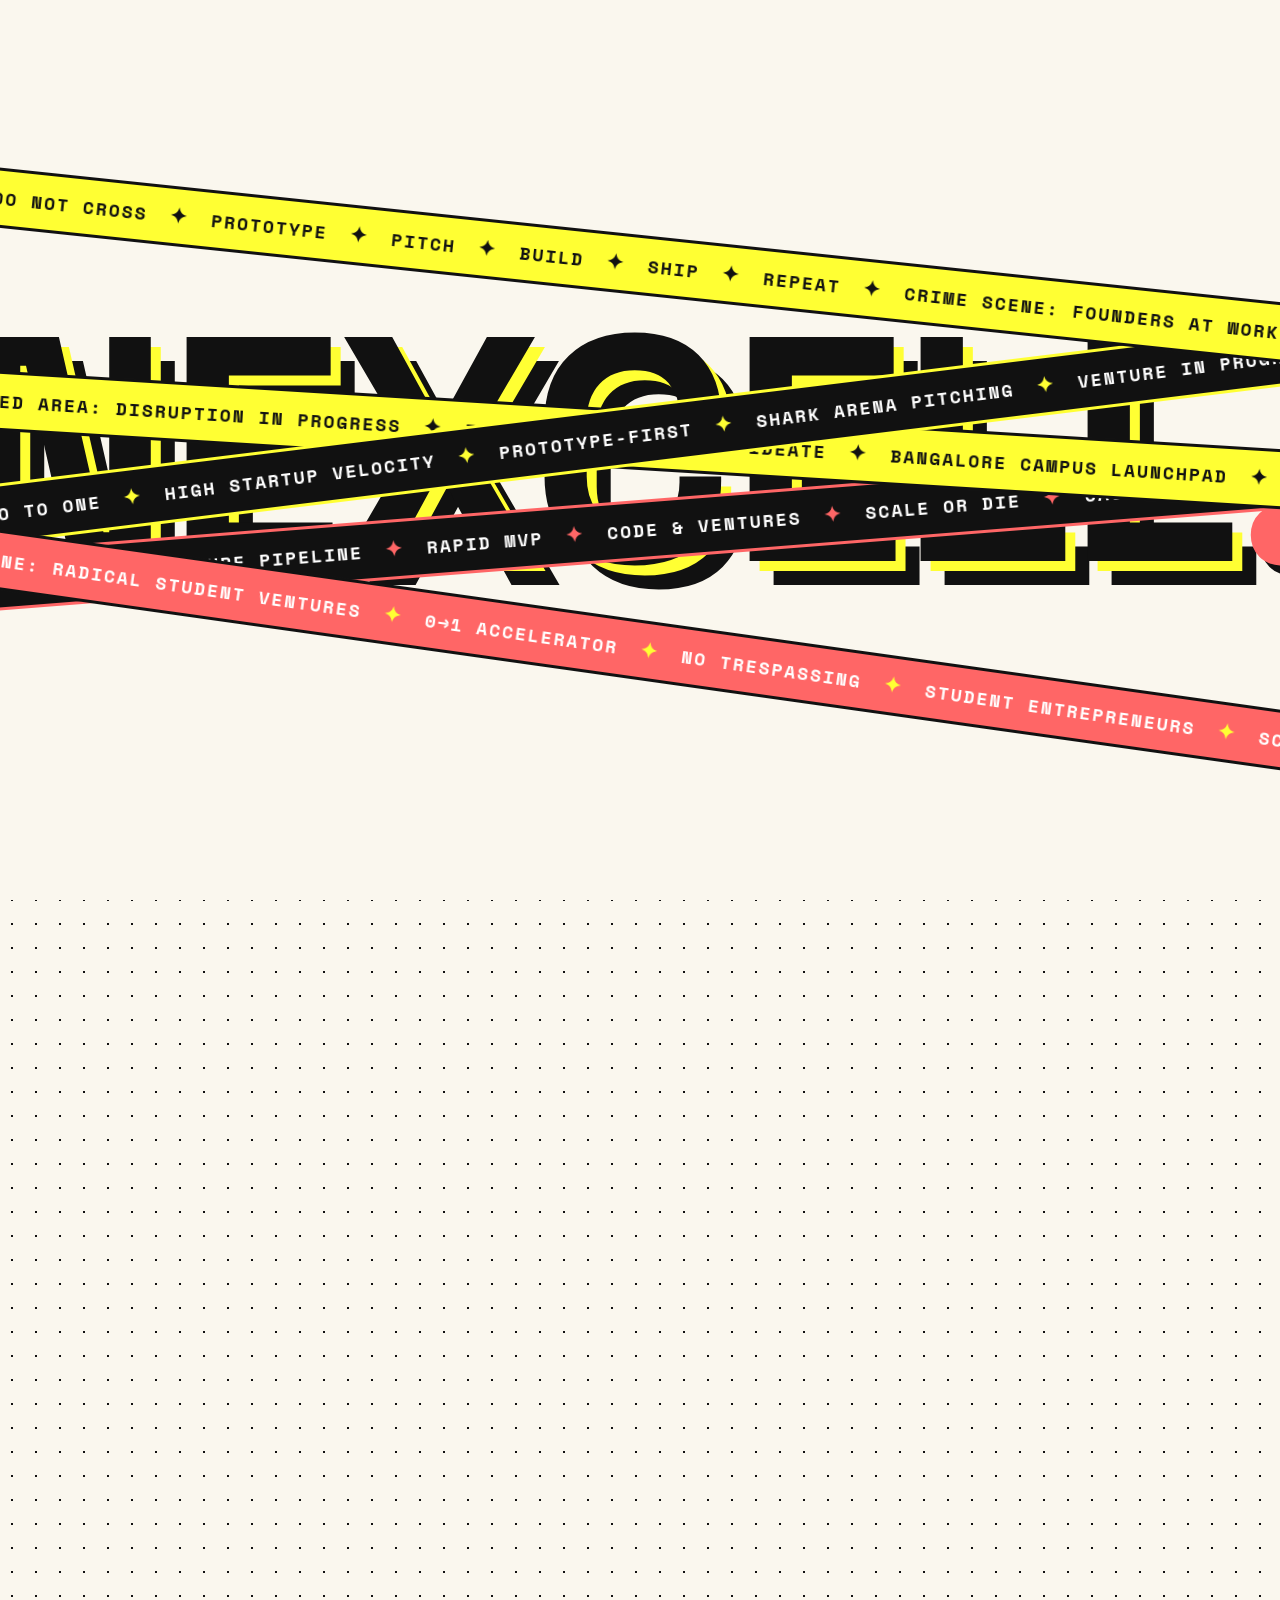
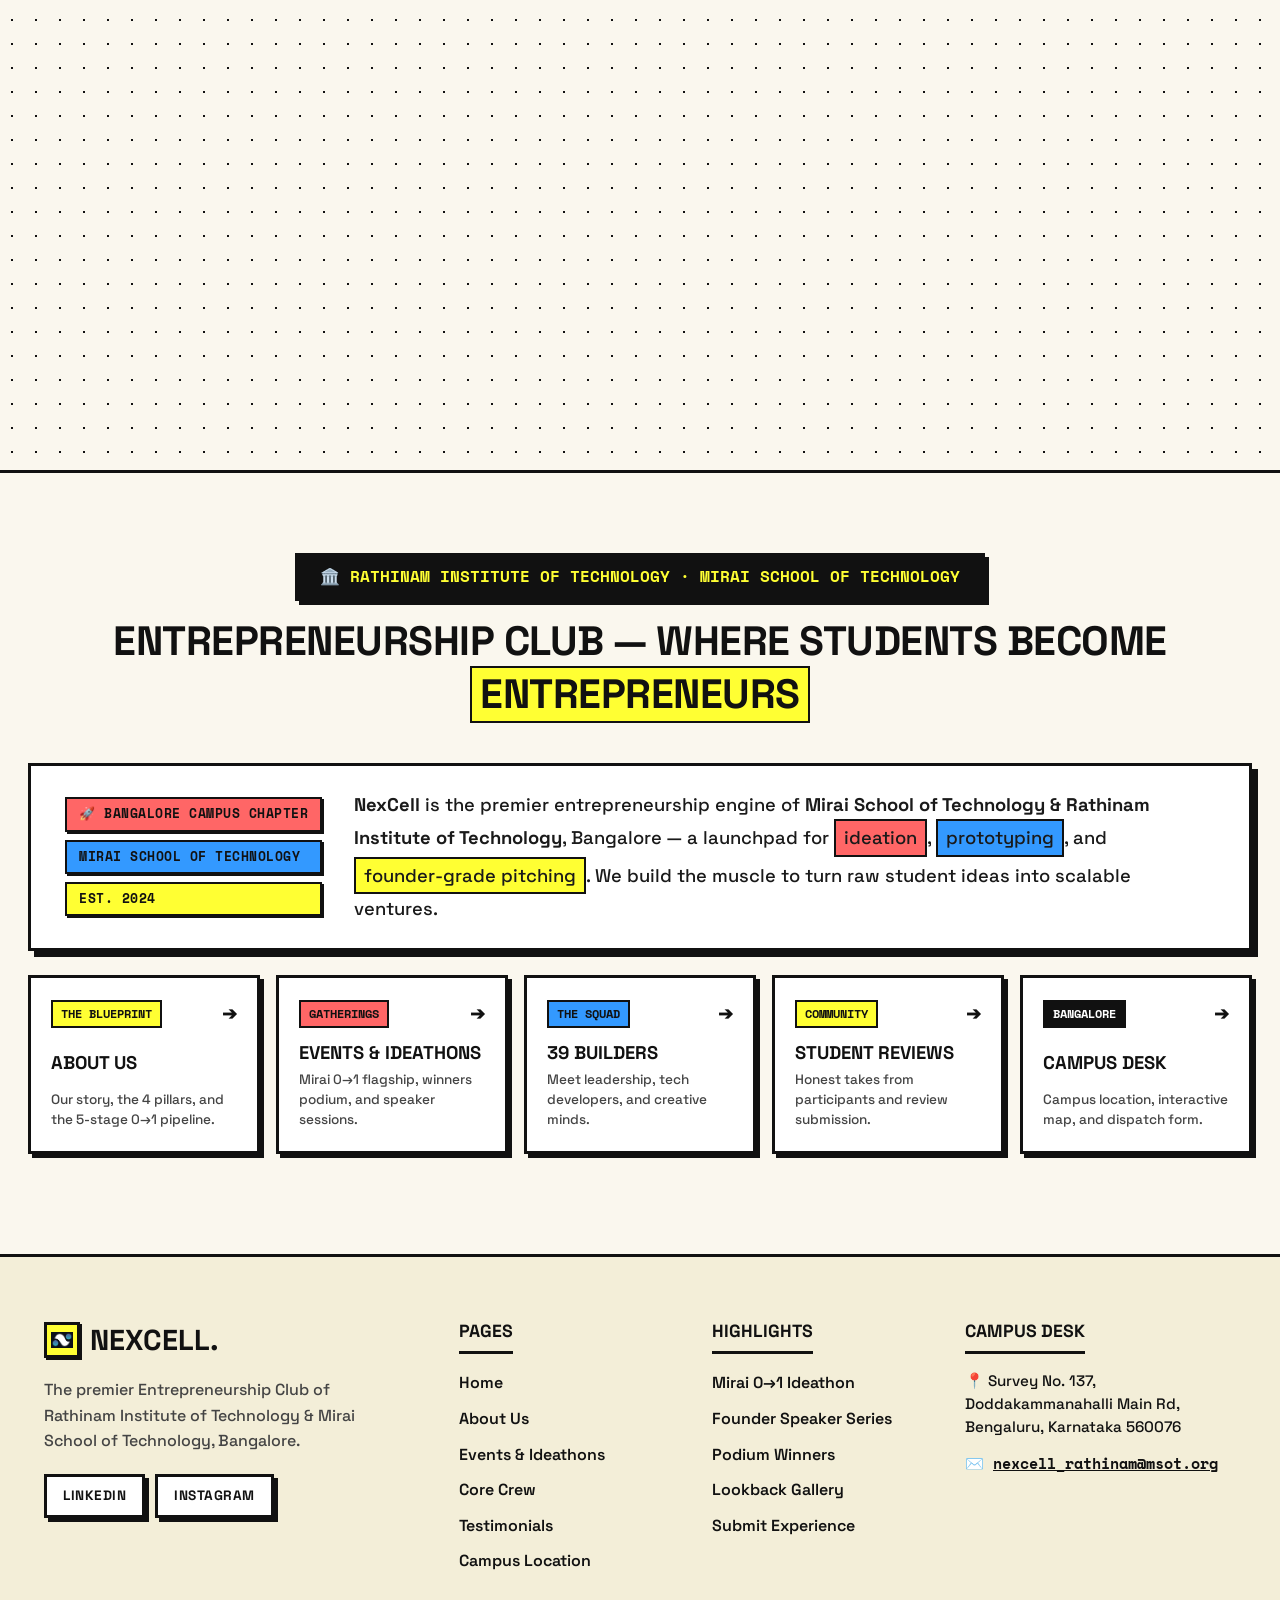
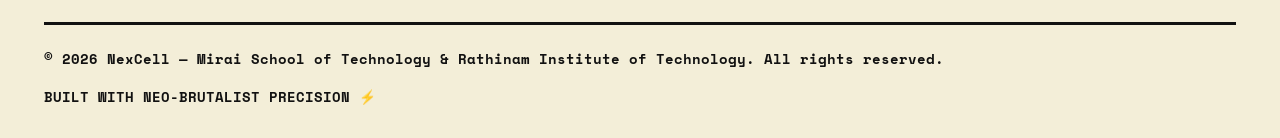
==== commit dd4258c6: "feat: exclusive monumental hero fold with 5 directional tapes, realistic seal ends, removed notice b" ====
--- a/index.html
+++ b/index.html
@@ -55,143 +55,200 @@
   </header>
 
   <main>
-    <!-- ==================== HERO SECTION (EXCLUSIVE FRONT PAGE ATTRACTION) ==================== -->
+    <!-- ==================== HERO SECTION (EXCLUSIVE MONUMENTAL NEXCELL HERO) ==================== -->
     <div class="hero-pinned-wrapper" id="heroPinnedWrapper">
       <section class="hero-section monumental-hero" id="hero">
-        <div class="container-wide" style="position: relative; z-index: 10;">
-          <!-- MAIN ATTRACTION: MONUMENTAL CLUB NAME -->
-          <div class="hero-monumental-header">
-            <!-- Crime Scene Tapes Barricading NEXCELL Directly -->
-            <div class="crime-tape-container" id="crimeTapeContainer" aria-hidden="true">
-              <div class="crime-tape tape-1" id="crimeTape1">
-                <div class="tape-text-content">
-                  <span>⚡ DO NOT CROSS: CAMPUS DISRUPTION</span>
-                  <span class="tape-star">✦</span>
-                  <span>PROTOTYPE</span>
-                  <span class="tape-star">✦</span>
-                  <span>PITCH</span>
-                  <span class="tape-star">✦</span>
-                  <span>BUILD</span>
-                  <span class="tape-star">✦</span>
-                  <span>SHIP</span>
-                  <span class="tape-star">✦</span>
-                  <span>REPEAT</span>
-                  <span class="tape-star">✦</span>
-                  <span>CRIME SCENE: FOUNDERS AT WORK</span>
-                  <span class="tape-star">✦</span>
-                  <span>INNOVATE</span>
-                  <span class="tape-star">✦</span>
-                  <span>LEAD</span>
-                  <span class="tape-star">✦</span>
-                  <span>IDEATE</span>
-                  <span class="tape-star">✦</span>
-                  <span>DO NOT CROSS</span>
-                </div>
-              </div>
-
-              <div class="crime-tape tape-2" id="crimeTape2">
-                <div class="tape-text-content">
-                  <span>⚠ CAUTION: HIGH STARTUP VELOCITY</span>
-                  <span class="tape-star">✦</span>
-                  <span>MIRAI SCHOOL OF TECHNOLOGY</span>
-                  <span class="tape-star">✦</span>
-                  <span>ZERO TO ONE</span>
-                  <span class="tape-star">✦</span>
-                  <span>PROTOTYPE-FIRST</span>
-                  <span class="tape-star">✦</span>
-                  <span>SHARK ARENA PITCHING</span>
-                  <span class="tape-star">✦</span>
-                  <span>CAUTION: VENTURE IN PROGRESS</span>
-                  <span class="tape-star">✦</span>
-                  <span>RATHINAM BENGALURU</span>
-                  <span class="tape-star">✦</span>
-                  <span>NEXCELL CLUB</span>
-                </div>
-              </div>
-
-              <div class="crime-tape-notice" id="crimeTapeNotice">
-                <span>🔒 CRIME SCENE BARRICADE</span>
-                <span>•</span>
-                <span>SCROLL DOWN TO PULL TAPE BACK ➔</span>
-              </div>
-            </div>
-
-            <div class="hero-college-badge">
-              <span>🏛️ RATHINAM INSTITUTE OF TECHNOLOGY · MIRAI SCHOOL OF TECH</span>
-            </div>
-
-            <h1 class="hero-giant-club-name">
-              NEXCELL<span class="dot">.</span>
-            </h1>
-
-            <div class="hero-tagline-bar">
-              <span class="badge-brutal badge-yellow" style="font-size: 1.05rem; padding: 6px 18px;">ENTREPRENEURSHIP CLUB</span>
-              <span class="hero-tagline-pill">WHERE STUDENTS BECOME <span class="highlight-yellow">ENTREPRENEURS</span></span>
-            </div>
-          </div>
-
-          <!-- WIDE HERO MISSION STATEMENT -->
-          <div class="hero-wide-mission brutal-box">
-            <div class="mission-badge-group">
-              <span class="badge-brutal badge-red">🚀 Bangalore Campus Chapter</span>
-              <span class="badge-brutal badge-blue">Mirai School of Technology</span>
-              <span class="badge-brutal badge-yellow">Est. 2024</span>
-            </div>
-            <p class="mission-text">
-              <strong>NexCell</strong> is the premier entrepreneurship engine of <strong>Mirai School of Technology &amp; Rathinam Institute of Technology</strong>, Bangalore — a launchpad for <span class="highlight-red">ideation</span>, <span class="highlight-blue">prototyping</span>, and <span class="highlight-yellow">founder-grade pitching</span>. We build the muscle to turn raw student ideas into scalable ventures.
-            </p>
-          </div>
-
-          <!-- WIDE HERO NAVIGATION PORTALS -->
-          <div class="hero-portals-grid">
-            <a href="about.html" class="portal-card brutal-box">
-              <div class="portal-header">
-                <span class="portal-tag bg-yellow">THE BLUEPRINT</span>
-                <span class="portal-arrow">➔</span>
-              </div>
-              <h3 class="portal-title">ABOUT US</h3>
-              <p class="portal-desc">Our story, the 4 pillars, and the 5-stage 0→1 pipeline.</p>
-            </a>
-
-            <a href="events.html" class="portal-card brutal-box">
-              <div class="portal-header">
-                <span class="portal-tag bg-red">GATHERINGS</span>
-                <span class="portal-arrow">➔</span>
-              </div>
-              <h3 class="portal-title">EVENTS &amp; IDEATHONS</h3>
-              <p class="portal-desc">Mirai 0→1 flagship, winners podium, and speaker sessions.</p>
-            </a>
-
-            <a href="team.html" class="portal-card brutal-box">
-              <div class="portal-header">
-                <span class="portal-tag bg-blue">THE SQUAD</span>
-                <span class="portal-arrow">➔</span>
-              </div>
-              <h3 class="portal-title">39 BUILDERS</h3>
-              <p class="portal-desc">Meet leadership, tech developers, and creative minds.</p>
-            </a>
-
-            <a href="reviews.html" class="portal-card brutal-box">
-              <div class="portal-header">
-                <span class="portal-tag bg-yellow">COMMUNITY</span>
-                <span class="portal-arrow">➔</span>
-              </div>
-              <h3 class="portal-title">STUDENT REVIEWS</h3>
-              <p class="portal-desc">Honest takes from participants and review submission.</p>
-            </a>
-
-            <a href="contact.html" class="portal-card brutal-box">
-              <div class="portal-header">
-                <span class="portal-tag bg-black" style="color: #fff;">BANGALORE</span>
-                <span class="portal-arrow">➔</span>
-              </div>
-              <h3 class="portal-title">CAMPUS DESK</h3>
-              <p class="portal-desc">Campus location, interactive map, and dispatch form.</p>
-            </a>
-          </div>
+        <div class="hero-center-stage">
+          <!-- 5 CRIME SCENE TAPES BARRICADING NEXCELL DIRECTLY -->
+          <div class="crime-tape-container" id="crimeTapeContainer" aria-hidden="true">
+            <!-- Tape 1: Slanted Top-Left to Bottom-Right (+6deg) -> Retracts to Top-Left -->
+            <div class="crime-tape tape-1" id="crimeTape1">
+              <div class="tape-text-content">
+                <span class="tape-seal left-seal">/// EVIDENCE #01 ///</span>
+                <span class="tape-caution-icon">⚠</span>
+                <span>CRIME SCENE: DO NOT CROSS</span>
+                <span class="tape-star">✦</span>
+                <span>PROTOTYPE</span>
+                <span class="tape-star">✦</span>
+                <span>PITCH</span>
+                <span class="tape-star">✦</span>
+                <span>BUILD</span>
+                <span class="tape-star">✦</span>
+                <span>SHIP</span>
+                <span class="tape-star">✦</span>
+                <span>REPEAT</span>
+                <span class="tape-star">✦</span>
+                <span>CRIME SCENE: FOUNDERS AT WORK</span>
+                <span class="tape-star">✦</span>
+                <span>DO NOT CROSS</span>
+                <span class="tape-caution-icon">⚠</span>
+                <span class="tape-seal right-seal">/// SEAL #01 ///</span>
+              </div>
+            </div>
+
+            <!-- Tape 2: Slanted Bottom-Left to Top-Right (-7deg) -> Retracts to Bottom-Left -->
+            <div class="crime-tape tape-2" id="crimeTape2">
+              <div class="tape-text-content">
+                <span class="tape-seal left-seal">/// BARRICADE #02 ///</span>
+                <span class="tape-caution-icon">⚡</span>
+                <span>POLICE LINE: ZERO TO ONE</span>
+                <span class="tape-star">✦</span>
+                <span>HIGH STARTUP VELOCITY</span>
+                <span class="tape-star">✦</span>
+                <span>PROTOTYPE-FIRST</span>
+                <span class="tape-star">✦</span>
+                <span>SHARK ARENA PITCHING</span>
+                <span class="tape-star">✦</span>
+                <span>VENTURE IN PROGRESS</span>
+                <span class="tape-star">✦</span>
+                <span>NEXCELL CLUB</span>
+                <span class="tape-caution-icon">⚡</span>
+                <span class="tape-seal right-seal">/// SEAL #02 ///</span>
+              </div>
+            </div>
+
+            <!-- Tape 3: Slanted Top-Left to Bottom-Right (+3.5deg across center) -> Retracts to Top-Left -->
+            <div class="crime-tape tape-3" id="crimeTape3">
+              <div class="tape-text-content">
+                <span class="tape-seal left-seal">/// RESTRICTED #03 ///</span>
+                <span class="tape-caution-icon">🛑</span>
+                <span>RESTRICTED AREA: DISRUPTION IN PROGRESS</span>
+                <span class="tape-star">✦</span>
+                <span>INNOVATE</span>
+                <span class="tape-star">✦</span>
+                <span>LEAD</span>
+                <span class="tape-star">✦</span>
+                <span>IDEATE</span>
+                <span class="tape-star">✦</span>
+                <span>BANGALORE CAMPUS LAUNCHPAD</span>
+                <span class="tape-star">✦</span>
+                <span>DO NOT ENTER</span>
+                <span class="tape-caution-icon">🛑</span>
+                <span class="tape-seal right-seal">/// SEAL #03 ///</span>
+              </div>
+            </div>
+
+            <!-- Tape 4: Slanted Bottom-Left to Top-Right (-4.5deg) -> Retracts to Bottom-Left -->
+            <div class="crime-tape tape-4" id="crimeTape4">
+              <div class="tape-text-content">
+                <span class="tape-seal left-seal">/// INCUBATION #04 ///</span>
+                <span class="tape-caution-icon">🔥</span>
+                <span>FOUNDERS ONLY: VENTURE PIPELINE</span>
+                <span class="tape-star">✦</span>
+                <span>RAPID MVP</span>
+                <span class="tape-star">✦</span>
+                <span>CODE &amp; VENTURES</span>
+                <span class="tape-star">✦</span>
+                <span>SCALE OR DIE</span>
+                <span class="tape-star">✦</span>
+                <span>CAUTION: HIGH INTELLECT</span>
+                <span class="tape-caution-icon">🔥</span>
+                <span class="tape-seal right-seal">/// SEAL #04 ///</span>
+              </div>
+            </div>
+
+            <!-- Tape 5: Slanted Top-Left to Bottom-Right (+8deg) -> Retracts to Top-Left -->
+            <div class="crime-tape tape-5" id="crimeTape5">
+              <div class="tape-text-content">
+                <span class="tape-seal left-seal">/// WARNING #05 ///</span>
+                <span class="tape-caution-icon">⚠️</span>
+                <span>CRIME SCENE: RADICAL STUDENT VENTURES</span>
+                <span class="tape-star">✦</span>
+                <span>0→1 ACCELERATOR</span>
+                <span class="tape-star">✦</span>
+                <span>NO TRESPASSING</span>
+                <span class="tape-star">✦</span>
+                <span>STUDENT ENTREPRENEURS</span>
+                <span class="tape-star">✦</span>
+                <span>SCENE SECURED</span>
+                <span class="tape-caution-icon">⚠️</span>
+                <span class="tape-seal right-seal">/// SEAL #05 ///</span>
+              </div>
+            </div>
+          </div>
+
+          <!-- ONLY THE MONUMENTAL CLUB NAME ON FRONT PAGE -->
+          <h1 class="hero-giant-club-name" id="heroGiantName">
+            NEXCELL<span class="dot">.</span>
+          </h1>
         </div>
       </section>
     </div>
+
+    <!-- ==================== BELOW THE FRONT PAGE: MISSION & PORTAL CARDS ==================== -->
+    <section class="hero-cards-section">
+      <div class="container-wide">
+        <!-- COLLEGE BADGE & TAGLINE (SHIFTED BELOW FRONT PAGE) -->
+        <div class="hero-cards-header-block">
+          <div class="college-tag-pill">
+            🏛️ RATHINAM INSTITUTE OF TECHNOLOGY · MIRAI SCHOOL OF TECHNOLOGY
+          </div>
+          <h2 class="cards-hero-title">
+            ENTREPRENEURSHIP CLUB — WHERE STUDENTS BECOME <span class="highlight-yellow">ENTREPRENEURS</span>
+          </h2>
+        </div>
+
+        <!-- WIDE HERO MISSION STATEMENT -->
+        <div class="hero-wide-mission brutal-box">
+          <div class="mission-badge-group">
+            <span class="badge-brutal badge-red">🚀 Bangalore Campus Chapter</span>
+            <span class="badge-brutal badge-blue">Mirai School of Technology</span>
+            <span class="badge-brutal badge-yellow">Est. 2024</span>
+          </div>
+          <p class="mission-text">
+            <strong>NexCell</strong> is the premier entrepreneurship engine of <strong>Mirai School of Technology &amp; Rathinam Institute of Technology</strong>, Bangalore — a launchpad for <span class="highlight-red">ideation</span>, <span class="highlight-blue">prototyping</span>, and <span class="highlight-yellow">founder-grade pitching</span>. We build the muscle to turn raw student ideas into scalable ventures.
+          </p>
+        </div>
+
+        <!-- WIDE HERO NAVIGATION PORTALS -->
+        <div class="hero-portals-grid">
+          <a href="about.html" class="portal-card brutal-box">
+            <div class="portal-header">
+              <span class="portal-tag bg-yellow">THE BLUEPRINT</span>
+              <span class="portal-arrow">➔</span>
+            </div>
+            <h3 class="portal-title">ABOUT US</h3>
+            <p class="portal-desc">Our story, the 4 pillars, and the 5-stage 0→1 pipeline.</p>
+          </a>
+
+          <a href="events.html" class="portal-card brutal-box">
+            <div class="portal-header">
+              <span class="portal-tag bg-red">GATHERINGS</span>
+              <span class="portal-arrow">➔</span>
+            </div>
+            <h3 class="portal-title">EVENTS &amp; IDEATHONS</h3>
+            <p class="portal-desc">Mirai 0→1 flagship, winners podium, and speaker sessions.</p>
+          </a>
+
+          <a href="team.html" class="portal-card brutal-box">
+            <div class="portal-header">
+              <span class="portal-tag bg-blue">THE SQUAD</span>
+              <span class="portal-arrow">➔</span>
+            </div>
+            <h3 class="portal-title">39 BUILDERS</h3>
+            <p class="portal-desc">Meet leadership, tech developers, and creative minds.</p>
+          </a>
+
+          <a href="reviews.html" class="portal-card brutal-box">
+            <div class="portal-header">
+              <span class="portal-tag bg-yellow">COMMUNITY</span>
+              <span class="portal-arrow">➔</span>
+            </div>
+            <h3 class="portal-title">STUDENT REVIEWS</h3>
+            <p class="portal-desc">Honest takes from participants and review submission.</p>
+          </a>
+
+          <a href="contact.html" class="portal-card brutal-box">
+            <div class="portal-header">
+              <span class="portal-tag bg-black" style="color: #fff;">BANGALORE</span>
+              <span class="portal-arrow">➔</span>
+            </div>
+            <h3 class="portal-title">CAMPUS DESK</h3>
+            <p class="portal-desc">Campus location, interactive map, and dispatch form.</p>
+          </a>
+        </div>
+      </div>
+    </section>
   </main>
 
   <!-- ==================== FOOTER ==================== -->
--- a/css/style.css
+++ b/css/style.css
@@ -513,32 +513,36 @@
 /* Pinned Scroll Runway: ensures the hero stays pinned while the user scrolls to peel the tape */
 .hero-pinned-wrapper {
   position: relative;
-  height: 200vh;
+  height: 230vh;
 }
 
 .hero-section.monumental-hero {
   position: sticky;
   top: 0;
+  left: 0;
+  width: 100%;
   height: 100vh;
   min-height: 600px;
   overflow: hidden; /* Clips wide crime scene tapes from causing horizontal scrollbars */
   display: flex;
-  flex-direction: column;
+  align-items: center;
   justify-content: center;
-  padding: 24px 0;
+  padding: 0;
   background-color: var(--bg-cream);
   z-index: 50;
 }
 
-/* Monumental Hero Typography */
-.hero-monumental-header {
+/* Center stage container for NEXCELL and crossing tapes */
+.hero-center-stage {
+  position: relative;
+  width: 100%;
+  display: flex;
+  align-items: center;
+  justify-content: center;
   text-align: center;
-  margin-bottom: 18px;
-  position: relative;
-  z-index: 10;
-}
-
-/* Crime Scene Tape Container centered precisely over NEXCELL */
+}
+
+/* Crime Scene Tape Container centered directly over NEXCELL */
 .crime-tape-container {
   position: absolute;
   top: 50%;
@@ -555,144 +559,233 @@
 
 .crime-tape {
   position: relative;
-  width: 160vw;
-  max-width: 3200px;
-  height: 56px;
+  width: 180vw;
+  max-width: 3800px;
+  height: 60px;
   display: flex;
   align-items: center;
   justify-content: center;
-  border-top: var(--border-thick);
-  border-bottom: var(--border-thick);
-  box-shadow: 0 10px 24px rgba(0, 0, 0, 0.45), 4px 4px 0px #111111;
+  box-shadow: 0 16px 36px rgba(0, 0, 0, 0.45), 5px 5px 0px #111111;
   user-select: none;
   will-change: transform;
   transform-origin: center center;
-}
-
+  /* Realistic jagged, torn tape cut on both extremities */
+  clip-path: polygon(
+    0% 0%, 
+    98.8% 0%, 
+    100% 20%, 
+    98.2% 40%, 
+    100% 60%, 
+    98.2% 80%, 
+    100% 100%, 
+    1.2% 100%, 
+    0% 80%, 
+    1.8% 60%, 
+    0% 40%, 
+    1.8% 20%, 
+    0% 0%
+  );
+}
+
+/* Tape 1: Slanted Top-Left to Bottom-Right (+6deg) -> Retracts to Top-Left */
 .crime-tape.tape-1 {
+  background: var(--color-yellow);
+  color: #111111;
+  border-top: 3.5px solid #111111;
+  border-bottom: 3.5px solid #111111;
+  transform: translate3d(0, -65px, 0) rotate(6deg);
+  z-index: 5;
+}
+
+/* Tape 2: Slanted Bottom-Left to Top-Right (-7deg) -> Retracts to Bottom-Left */
+.crime-tape.tape-2 {
   background: #111111;
   color: #ffffff;
   border-top: 3.5px solid var(--color-yellow);
   border-bottom: 3.5px solid var(--color-yellow);
-  transform: translate3d(0, -16px, 0) rotate(-3.5deg);
-  z-index: 2;
-}
-
-.crime-tape.tape-2 {
+  transform: translate3d(0, 45px, 0) rotate(-7deg);
+  z-index: 4;
+}
+
+/* Tape 3: Slanted Top-Left to Bottom-Right (+3.5deg across center) -> Retracts to Top-Left */
+.crime-tape.tape-3 {
   background: var(--color-yellow);
   color: #111111;
   border-top: 3.5px solid #111111;
   border-bottom: 3.5px solid #111111;
-  transform: translate3d(0, 16px, 0) rotate(3.2deg);
+  transform: translate3d(0, -10px, 0) rotate(3.5deg);
   z-index: 3;
 }
 
+/* Tape 4: Slanted Bottom-Left to Top-Right (-4.5deg) -> Retracts to Bottom-Left */
+.crime-tape.tape-4 {
+  background: #111111;
+  color: #ffffff;
+  border-top: 3.5px solid var(--color-red);
+  border-bottom: 3.5px solid var(--color-red);
+  transform: translate3d(0, 20px, 0) rotate(-4.5deg);
+  z-index: 2;
+}
+
+/* Tape 5: Slanted Top-Left to Bottom-Right (+8deg) -> Retracts to Top-Left */
+.crime-tape.tape-5 {
+  background: var(--color-red);
+  color: #ffffff;
+  border-top: 3.5px solid #111111;
+  border-bottom: 3.5px solid #111111;
+  transform: translate3d(0, 80px, 0) rotate(8deg);
+  z-index: 6;
+}
+
+/* Proper End Seals on left and right edges */
+.tape-seal {
+  font-family: var(--font-mono);
+  font-weight: 900;
+  font-size: 0.85rem;
+  padding: 4px 16px;
+  letter-spacing: 1.5px;
+  flex-shrink: 0;
+  border: 2.5px solid #111111;
+  box-shadow: 2px 2px 0px #111111;
+  user-select: none;
+}
+
+.tape-seal.left-seal {
+  background: var(--color-red);
+  color: #ffffff;
+  margin-right: 24px;
+}
+
+.tape-seal.right-seal {
+  background: #111111;
+  color: var(--color-yellow);
+  margin-left: 24px;
+}
+
+.crime-tape.tape-2 .tape-seal.left-seal {
+  background: var(--color-yellow);
+  color: #111111;
+}
+
+.crime-tape.tape-5 .tape-seal.left-seal {
+  background: var(--color-yellow);
+  color: #111111;
+}
+
+.crime-tape.tape-5 .tape-seal.right-seal {
+  background: #111111;
+  color: #ffffff;
+}
+
+.tape-caution-icon {
+  font-size: 1.35rem;
+  flex-shrink: 0;
+}
+
 .tape-text-content {
   display: flex;
   align-items: center;
-  gap: 20px;
+  gap: 22px;
   white-space: nowrap;
   font-family: var(--font-mono);
   font-weight: 800;
-  font-size: 1.05rem;
+  font-size: 1.1rem;
   letter-spacing: 2px;
   text-transform: uppercase;
 }
 
 .tape-star {
-  font-size: 1.25rem;
-}
-
-.crime-tape.tape-1 .tape-star {
+  font-size: 1.3rem;
+}
+
+.crime-tape.tape-1 .tape-star,
+.crime-tape.tape-3 .tape-star {
+  color: #111111;
+}
+
+.crime-tape.tape-2 .tape-star {
   color: var(--color-yellow);
 }
 
-.crime-tape.tape-2 .tape-star {
-  color: #111111;
-}
-
-/* Tape Scroll Indicator Pill */
-.crime-tape-notice {
-  margin-top: 24px;
-  background: var(--color-red);
+.crime-tape.tape-4 .tape-star {
+  color: var(--color-red);
+}
+
+.crime-tape.tape-5 .tape-star {
+  color: var(--color-yellow);
+}
+
+/* Monumental Hero Name: ONLY attraction visible on screen 1 */
+.hero-giant-club-name {
+  font-size: clamp(7.5rem, 25vw, 22rem);
+  font-weight: 900;
+  line-height: 0.85;
+  letter-spacing: -6px;
+  text-transform: uppercase;
   color: var(--color-black);
-  border: var(--border-thick);
-  box-shadow: var(--shadow-sm);
-  padding: 8px 18px;
-  font-family: var(--font-mono);
-  font-size: 0.85rem;
-  font-weight: 800;
-  text-transform: uppercase;
-  letter-spacing: 1px;
-  display: inline-flex;
-  align-items: center;
-  gap: 8px;
-  animation: notice-bounce 1.8s infinite ease-in-out;
-  transition: opacity 0.2s ease, transform 0.2s ease, background-color 0.2s ease;
-  z-index: 4;
-}
-
-@keyframes notice-bounce {
-  0%, 100% { transform: translateY(0); }
-  50% { transform: translateY(-5px); }
-}
-
-.hero-college-badge {
+  text-shadow: 10px 10px 0px var(--color-yellow), 24px 24px 0px var(--color-black);
+  margin: 0;
+  padding: 0;
+  user-select: none;
+  text-align: center;
+  position: relative;
+  z-index: 10;
+}
+
+.hero-giant-club-name .dot {
+  color: var(--color-red);
+  text-shadow: 10px 10px 0px var(--color-black);
+}
+
+/* ==========================================================================
+   CARDS SECTION (SHIFTED STRICTLY BELOW THE FRONT PAGE HERO FOLD)
+   ========================================================================== */
+
+.hero-cards-section {
+  padding: 80px 0 100px;
+  background: var(--bg-cream);
+  border-top: var(--border-thick);
+  position: relative;
+  z-index: 20;
+}
+
+.hero-cards-header-block {
+  text-align: center;
+  margin-bottom: 40px;
+}
+
+.college-tag-pill {
   display: inline-flex;
   align-items: center;
   gap: 8px;
   font-family: var(--font-mono);
   font-weight: 700;
-  font-size: 0.85rem;
-  padding: 6px 16px;
+  font-size: clamp(0.8rem, 1.3vw, 1rem);
+  padding: 8px 22px;
   background: var(--color-black);
   color: var(--color-yellow);
-  border: var(--border-thin);
-  box-shadow: var(--shadow-xs);
-  text-transform: uppercase;
-  margin-bottom: 12px;
-}
-
-.hero-giant-club-name {
-  font-size: clamp(4.5rem, 15vw, 10.5rem);
+  border: var(--border-thick);
+  box-shadow: var(--shadow-sm);
+  text-transform: uppercase;
+  margin-bottom: 16px;
+}
+
+.cards-hero-title {
+  font-size: clamp(1.6rem, 3.2vw, 2.6rem);
   font-weight: 900;
-  line-height: 0.88;
-  letter-spacing: -3px;
+  letter-spacing: -0.5px;
   text-transform: uppercase;
   color: var(--color-black);
-  text-shadow: 7px 7px 0px var(--color-yellow), 14px 14px 0px var(--color-black);
-  margin: 0 0 16px;
-  user-select: none;
-}
-
-.hero-giant-club-name .dot {
-  color: var(--color-red);
-  text-shadow: 7px 7px 0px var(--color-black);
-}
-
-.hero-tagline-bar {
-  display: flex;
-  align-items: center;
-  justify-content: center;
-  gap: 14px;
-  flex-wrap: wrap;
-}
-
-.hero-tagline-pill {
-  font-family: var(--font-display);
-  font-weight: 800;
-  font-size: clamp(1rem, 2vw, 1.45rem);
-  text-transform: uppercase;
-  letter-spacing: 0.5px;
+  line-height: 1.2;
 }
 
 /* Wide Hero Statement */
 .hero-wide-mission {
-  padding: 22px 32px;
+  padding: 24px 34px;
   background: var(--color-white);
   border: var(--border-thick);
   box-shadow: var(--shadow-md);
-  margin: 20px 0 20px;
+  margin: 0 0 24px;
   display: flex;
   align-items: center;
   justify-content: space-between;
@@ -722,7 +815,7 @@
 }
 
 .portal-card {
-  padding: 20px 18px;
+  padding: 22px 20px;
   display: flex;
   flex-direction: column;
   justify-content: space-between;
